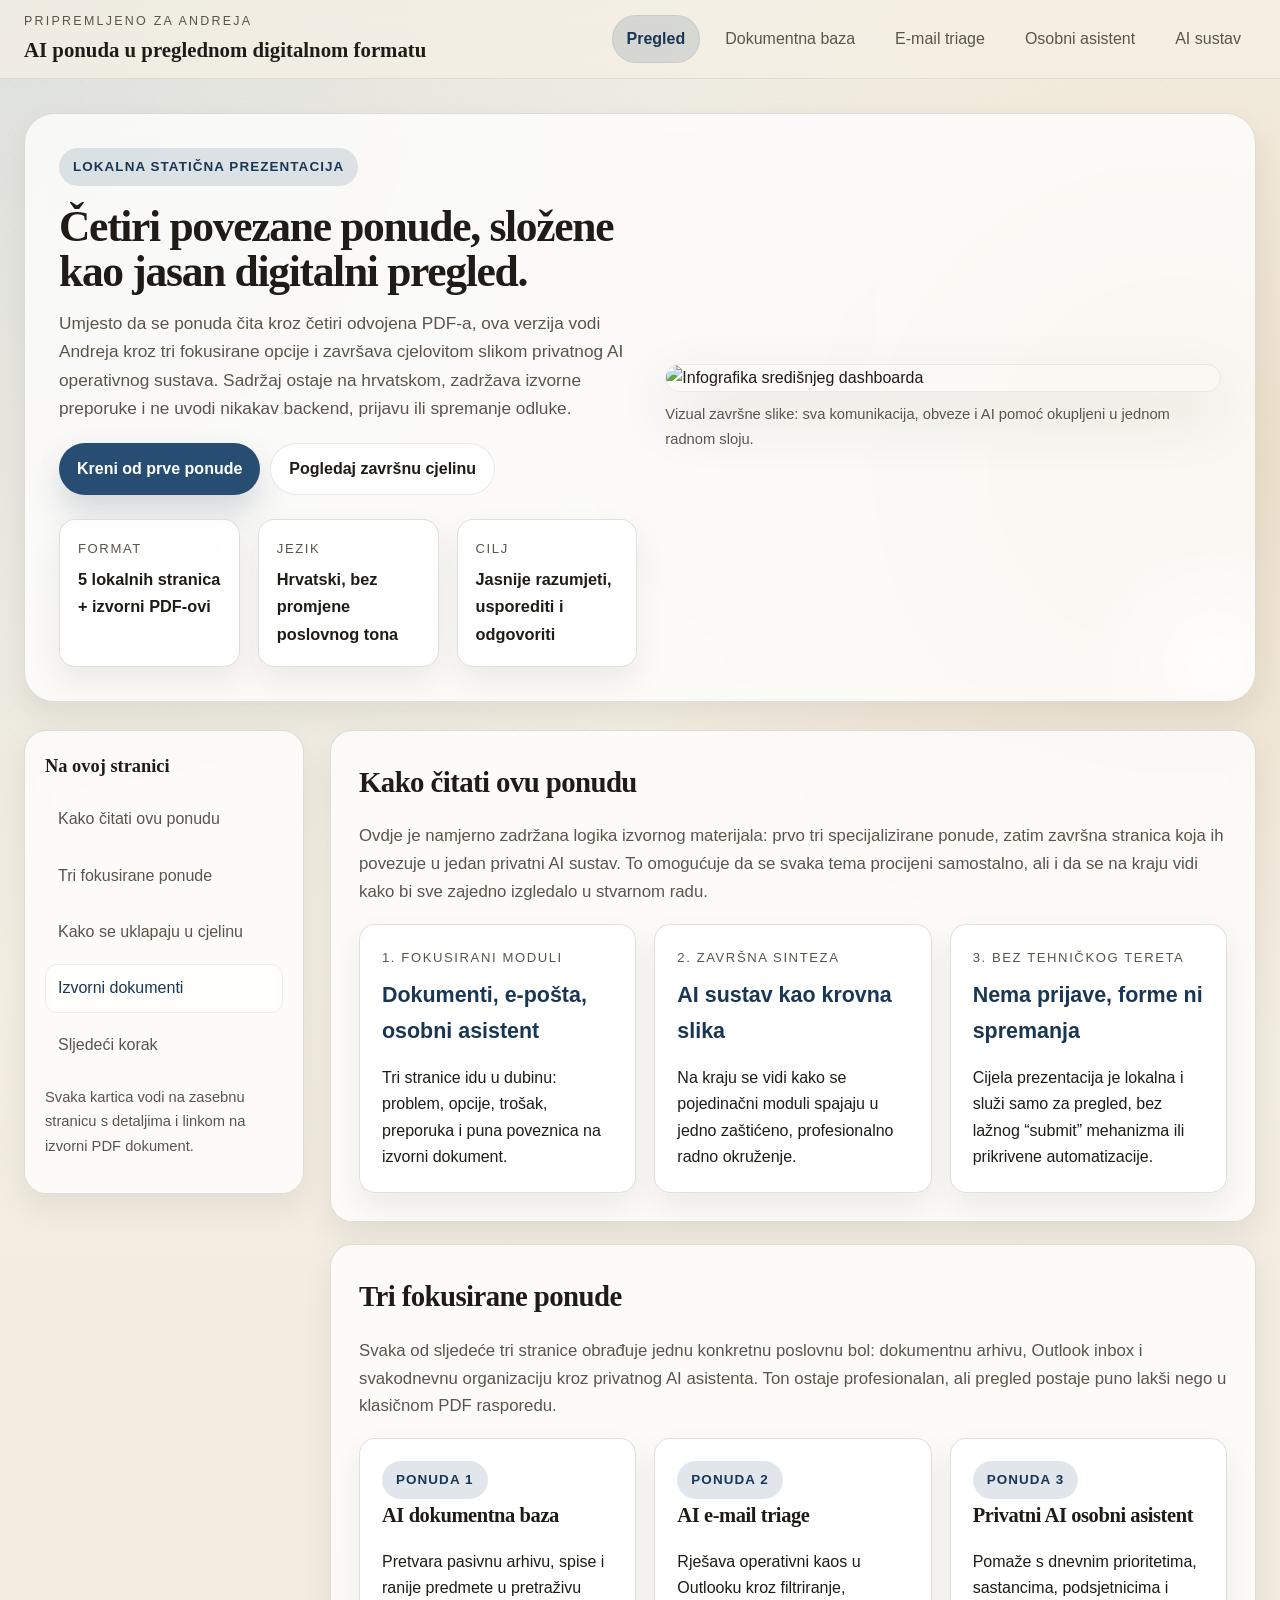
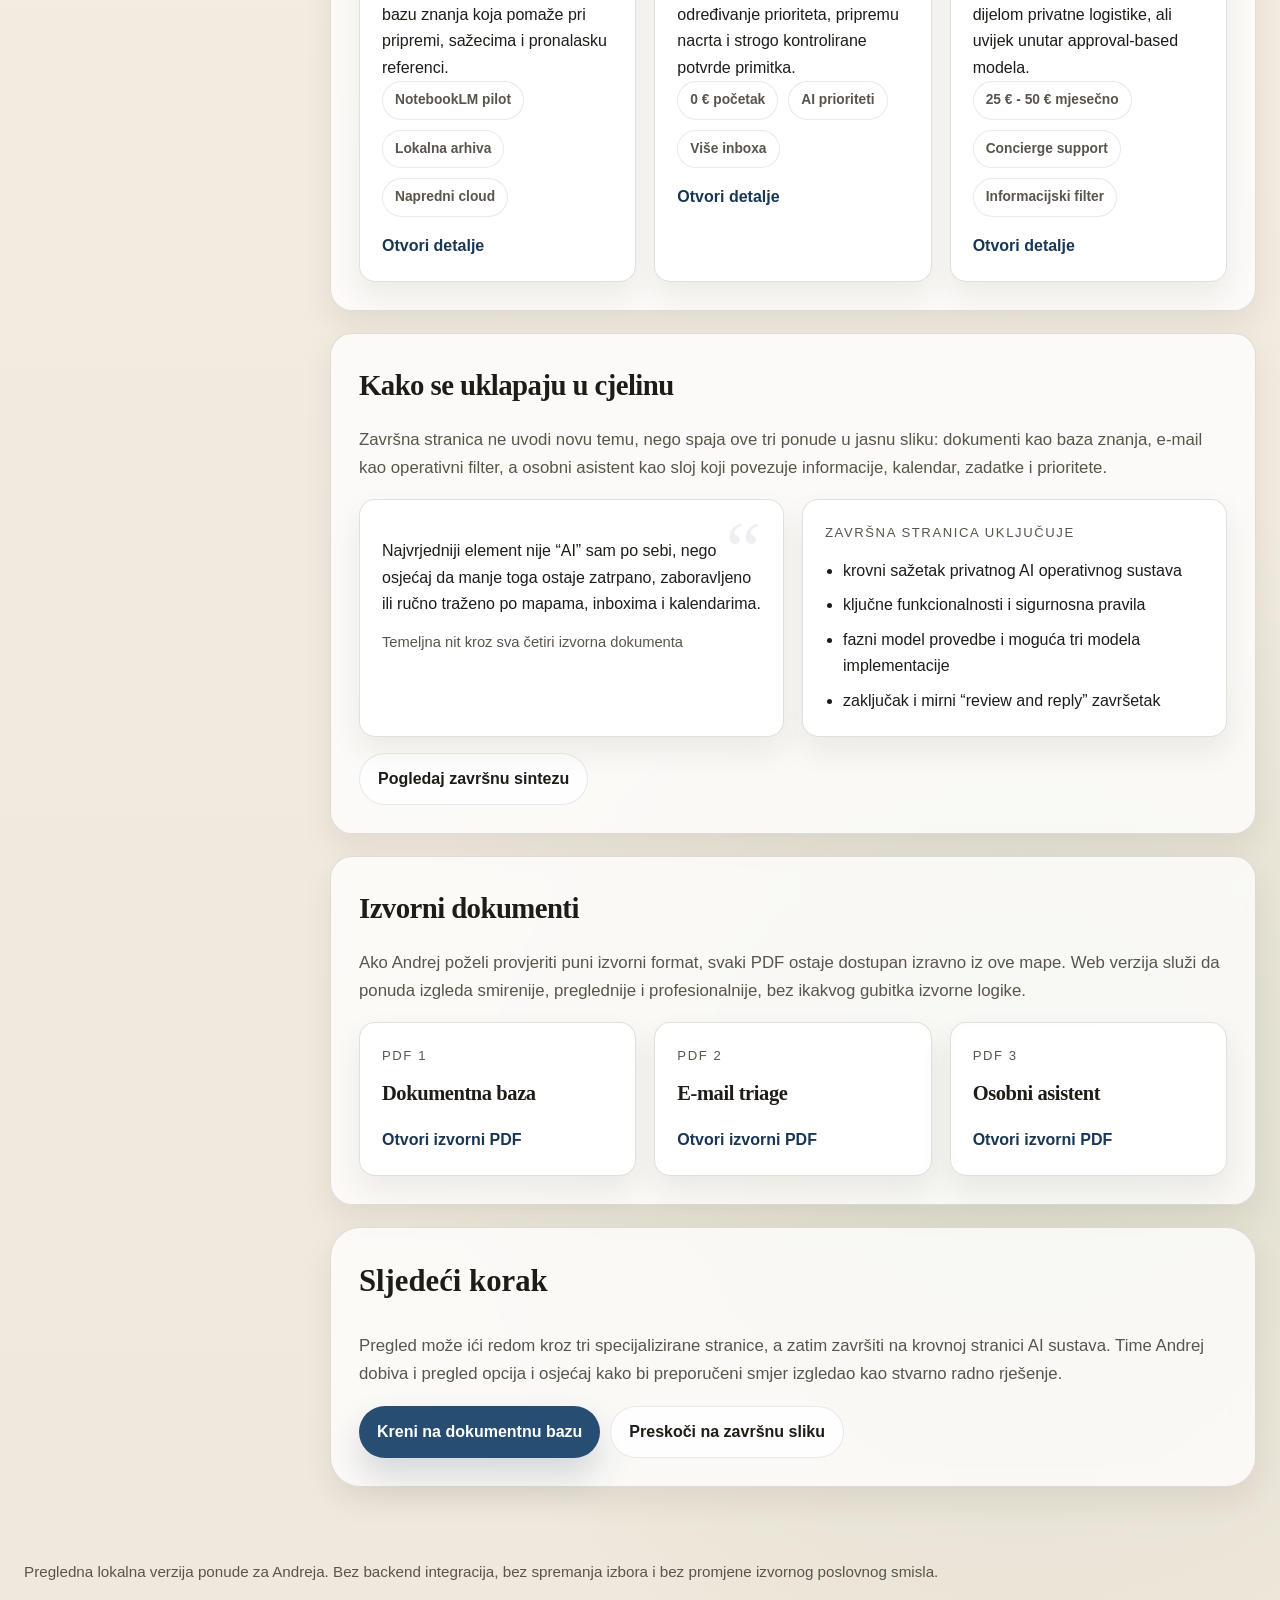
==== index.html @ f087aecd "Add Andrej offer microsite" ====
<!DOCTYPE html>
<html lang="hr">
<head>
  <meta charset="UTF-8">
  <meta name="viewport" content="width=device-width, initial-scale=1.0">
  <title>Ponuda za Andreja | AI operativni sustav</title>
  <link rel="stylesheet" href="styles.css">
  <link rel="icon" href="favicon.svg" type="image/svg+xml">
</head>
<body class="theme-system">
  <header class="topbar">
    <div class="topbar-inner">
      <div class="brand">
        <span class="brand-kicker">Pripremljeno za Andreja</span>
        <span class="brand-name">AI ponuda u preglednom digitalnom formatu</span>
      </div>
      <nav class="site-nav" aria-label="Glavna navigacija">
        <a href="index.html">Pregled</a>
        <a href="dokumentna-baza.html">Dokumentna baza</a>
        <a href="email-triage.html">E-mail triage</a>
        <a href="osobni-asistent.html">Osobni asistent</a>
        <a href="ai-sustav.html">AI sustav</a>
      </nav>
    </div>
  </header>

  <main class="page-shell">
    <section class="hero">
      <div class="hero-grid">
        <div>
          <span class="eyebrow">Lokalna statična prezentacija</span>
          <h1>Četiri povezane ponude, složene kao jasan digitalni pregled.</h1>
          <p class="hero-lead">
            Umjesto da se ponuda čita kroz četiri odvojena PDF-a, ova verzija vodi Andreja kroz tri fokusirane
            opcije i završava cjelovitom slikom privatnog AI operativnog sustava. Sadržaj ostaje na hrvatskom,
            zadržava izvorne preporuke i ne uvodi nikakav backend, prijavu ili spremanje odluke.
          </p>
          <div class="action-row">
            <a class="button-link" href="dokumentna-baza.html">Kreni od prve ponude</a>
            <a class="button-link secondary" href="ai-sustav.html">Pogledaj završnu cjelinu</a>
          </div>
          <div class="hero-meta">
            <article class="meta-card">
              <span class="meta-label">Format</span>
              <span class="meta-value">5 lokalnih stranica + izvorni PDF-ovi</span>
            </article>
            <article class="meta-card">
              <span class="meta-label">Jezik</span>
              <span class="meta-value">Hrvatski, bez promjene poslovnog tona</span>
            </article>
            <article class="meta-card">
              <span class="meta-label">Cilj</span>
              <span class="meta-value">Jasnije razumjeti, usporediti i odgovoriti</span>
            </article>
          </div>
        </div>
        <figure class="hero-figure">
          <img src="dashboard.png" alt="Infografika središnjeg dashboarda">
          <figcaption class="figure-caption">Vizual završne slike: sva komunikacija, obveze i AI pomoć okupljeni u jednom radnom sloju.</figcaption>
        </figure>
      </div>
    </section>

    <div class="page-layout">
      <aside class="toc-panel">
        <h2 class="toc-title">Na ovoj stranici</h2>
        <ol class="toc-list"></ol>
        <p class="toc-help">Svaka kartica vodi na zasebnu stranicu s detaljima i linkom na izvorni PDF dokument.</p>
      </aside>

      <div class="content-stack">
        <section class="content-panel" data-toc="Kako čitati ovu ponudu">
          <h2>Kako čitati ovu ponudu</h2>
          <p class="lede">
            Ovdje je namjerno zadržana logika izvornog materijala: prvo tri specijalizirane ponude, zatim završna
            stranica koja ih povezuje u jedan privatni AI sustav. To omogućuje da se svaka tema procijeni samostalno,
            ali i da se na kraju vidi kako bi sve zajedno izgledalo u stvarnom radu.
          </p>
          <div class="fact-grid">
            <article class="fact-card">
              <span class="fact-label">1. Fokusirani moduli</span>
              <strong>Dokumenti, e-pošta, osobni asistent</strong>
              <p>Tri stranice idu u dubinu: problem, opcije, trošak, preporuka i puna poveznica na izvorni dokument.</p>
            </article>
            <article class="fact-card">
              <span class="fact-label">2. Završna sinteza</span>
              <strong>AI sustav kao krovna slika</strong>
              <p>Na kraju se vidi kako se pojedinačni moduli spajaju u jedno zaštićeno, profesionalno radno okruženje.</p>
            </article>
            <article class="fact-card">
              <span class="fact-label">3. Bez tehničkog tereta</span>
              <strong>Nema prijave, forme ni spremanja</strong>
              <p>Cijela prezentacija je lokalna i služi samo za pregled, bez lažnog “submit” mehanizma ili prikrivene automatizacije.</p>
            </article>
          </div>
        </section>

        <section class="content-panel" data-toc="Tri fokusirane ponude">
          <h2>Tri fokusirane ponude</h2>
          <p class="lede">
            Svaka od sljedeće tri stranice obrađuje jednu konkretnu poslovnu bol: dokumentnu arhivu, Outlook inbox i
            svakodnevnu organizaciju kroz privatnog AI asistenta. Ton ostaje profesionalan, ali pregled postaje puno
            lakši nego u klasičnom PDF rasporedu.
          </p>
          <div class="teaser-grid">
            <article class="teaser-card">
              <span class="eyebrow">Ponuda 1</span>
              <h3>AI dokumentna baza</h3>
              <p>Pretvara pasivnu arhivu, spise i ranije predmete u pretraživu bazu znanja koja pomaže pri pripremi, sažecima i pronalasku referenci.</p>
              <div class="badge-row">
                <span class="badge">NotebookLM pilot</span>
                <span class="badge">Lokalna arhiva</span>
                <span class="badge">Napredni cloud</span>
              </div>
              <p><a class="text-link" href="dokumentna-baza.html">Otvori detalje</a></p>
            </article>
            <article class="teaser-card">
              <span class="eyebrow">Ponuda 2</span>
              <h3>AI e-mail triage</h3>
              <p>Rješava operativni kaos u Outlooku kroz filtriranje, određivanje prioriteta, pripremu nacrta i strogo kontrolirane potvrde primitka.</p>
              <div class="badge-row">
                <span class="badge">0 € početak</span>
                <span class="badge">AI prioriteti</span>
                <span class="badge">Više inboxa</span>
              </div>
              <p><a class="text-link" href="email-triage.html">Otvori detalje</a></p>
            </article>
            <article class="teaser-card">
              <span class="eyebrow">Ponuda 3</span>
              <h3>Privatni AI osobni asistent</h3>
              <p>Pomaže s dnevnim prioritetima, sastancima, podsjetnicima i dijelom privatne logistike, ali uvijek unutar approval-based modela.</p>
              <div class="badge-row">
                <span class="badge">25 € - 50 € mjesečno</span>
                <span class="badge">Concierge support</span>
                <span class="badge">Informacijski filter</span>
              </div>
              <p><a class="text-link" href="osobni-asistent.html">Otvori detalje</a></p>
            </article>
          </div>
        </section>

        <section class="content-panel" data-toc="Kako se uklapaju u cjelinu">
          <h2>Kako se uklapaju u cjelinu</h2>
          <p class="lede">
            Završna stranica ne uvodi novu temu, nego spaja ove tri ponude u jasnu sliku: dokumenti kao baza znanja,
            e-mail kao operativni filter, a osobni asistent kao sloj koji povezuje informacije, kalendar, zadatke i prioritete.
          </p>
          <div class="split-grid">
            <article class="quote-card">
              <p>
                Najvrjedniji element nije “AI” sam po sebi, nego osjećaj da manje toga ostaje zatrpano, zaboravljeno ili
                ručno traženo po mapama, inboxima i kalendarima.
              </p>
              <p class="quote-source">Temeljna nit kroz sva četiri izvorna dokumenta</p>
            </article>
            <article class="list-card">
              <span class="fact-label">Završna stranica uključuje</span>
              <ul>
                <li>krovni sažetak privatnog AI operativnog sustava</li>
                <li>ključne funkcionalnosti i sigurnosna pravila</li>
                <li>fazni model provedbe i moguća tri modela implementacije</li>
                <li>zaključak i mirni “review and reply” završetak</li>
              </ul>
            </article>
          </div>
          <p><a class="button-link secondary" href="ai-sustav.html">Pogledaj završnu sintezu</a></p>
        </section>

        <section class="content-panel" data-toc="Izvorni dokumenti">
          <h2>Izvorni dokumenti</h2>
          <p class="lede">
            Ako Andrej poželi provjeriti puni izvorni format, svaki PDF ostaje dostupan izravno iz ove mape. Web verzija
            služi da ponuda izgleda smirenije, preglednije i profesionalnije, bez ikakvog gubitka izvorne logike.
          </p>
          <div class="list-grid">
            <article class="list-card">
              <span class="fact-label">PDF 1</span>
              <h3>Dokumentna baza</h3>
              <p><a class="text-link" href="Dokumentna Baza 3 Opcije.pdf">Otvori izvorni PDF</a></p>
            </article>
            <article class="list-card">
              <span class="fact-label">PDF 2</span>
              <h3>E-mail triage</h3>
              <p><a class="text-link" href="Email Triage 3 Opcije.pdf">Otvori izvorni PDF</a></p>
            </article>
            <article class="list-card">
              <span class="fact-label">PDF 3</span>
              <h3>Osobni asistent</h3>
              <p><a class="text-link" href="Osobni Asistent.pdf">Otvori izvorni PDF</a></p>
            </article>
          </div>
        </section>

        <section class="cta-panel" data-toc="Sljedeći korak">
          <h2>Sljedeći korak</h2>
          <p class="lede">
            Pregled može ići redom kroz tri specijalizirane stranice, a zatim završiti na krovnoj stranici AI sustava. Time
            Andrej dobiva i pregled opcija i osjećaj kako bi preporučeni smjer izgledao kao stvarno radno rješenje.
          </p>
          <div class="action-row">
            <a class="button-link" href="dokumentna-baza.html">Kreni na dokumentnu bazu</a>
            <a class="button-link secondary" href="ai-sustav.html">Preskoči na završnu sliku</a>
          </div>
        </section>
      </div>
    </div>
  </main>

  <footer class="site-footer">
    <div class="site-footer-inner">
      <p>Pregledna lokalna verzija ponude za Andreja. Bez backend integracija, bez spremanja izbora i bez promjene izvornog poslovnog smisla.</p>
    </div>
  </footer>

  <script src="site.js"></script>
</body>
</html>
---- styles.css ----
:root {
  --bg: #f3eee3;
  --bg-soft: rgba(255, 251, 244, 0.78);
  --surface: rgba(255, 255, 255, 0.76);
  --surface-strong: rgba(255, 255, 255, 0.92);
  --line: rgba(44, 39, 31, 0.14);
  --line-strong: rgba(44, 39, 31, 0.22);
  --ink: #1f1c17;
  --ink-soft: #5a544b;
  --accent: #305f83;
  --accent-soft: rgba(48, 95, 131, 0.13);
  --accent-strong: #1f4f73;
  --accent-alt: #b47a26;
  --shadow: 0 24px 60px rgba(49, 38, 20, 0.12);
  --shadow-soft: 0 14px 30px rgba(49, 38, 20, 0.08);
  --radius-xl: 30px;
  --radius-lg: 22px;
  --radius-md: 16px;
  --radius-sm: 12px;
  --content-width: 1480px;
  --font-display: "Palatino Linotype", "Book Antiqua", Palatino, serif;
  --font-body: "Aptos", "Segoe UI", "Trebuchet MS", sans-serif;
}

*,
*::before,
*::after {
  box-sizing: border-box;
}

html {
  scroll-behavior: smooth;
}

body {
  margin: 0;
  color: var(--ink);
  font-family: var(--font-body);
  line-height: 1.65;
  background:
    radial-gradient(circle at top left, rgba(88, 136, 173, 0.14), transparent 28%),
    radial-gradient(circle at 92% 14%, rgba(180, 122, 38, 0.14), transparent 20%),
    radial-gradient(circle at 80% 84%, rgba(90, 134, 92, 0.12), transparent 22%),
    linear-gradient(180deg, #f5f0e5 0%, #efe8dc 100%);
}

body::before {
  content: "";
  position: fixed;
  inset: 0;
  pointer-events: none;
  background-image:
    linear-gradient(rgba(255, 255, 255, 0.08), rgba(255, 255, 255, 0.08)),
    radial-gradient(rgba(31, 28, 23, 0.03) 0.75px, transparent 0.75px);
  background-size: auto, 18px 18px;
  opacity: 0.42;
  mix-blend-mode: multiply;
}

body.theme-docs {
  --accent: #65844e;
  --accent-soft: rgba(101, 132, 78, 0.14);
  --accent-strong: #4f6c3c;
  --accent-alt: #c58e34;
}

body.theme-email {
  --accent: #4d7eab;
  --accent-soft: rgba(77, 126, 171, 0.14);
  --accent-strong: #33678f;
  --accent-alt: #c88b2a;
}

body.theme-assistant {
  --accent: #416f9a;
  --accent-soft: rgba(65, 111, 154, 0.14);
  --accent-strong: #285780;
  --accent-alt: #af7c2f;
}

body.theme-system {
  --accent: #284d73;
  --accent-soft: rgba(40, 77, 115, 0.14);
  --accent-strong: #193755;
  --accent-alt: #b7802e;
}

a {
  color: inherit;
}

img {
  display: block;
  max-width: 100%;
}

.topbar {
  position: sticky;
  top: 0;
  z-index: 10;
  backdrop-filter: blur(14px);
  background: rgba(245, 240, 229, 0.72);
  border-bottom: 1px solid rgba(44, 39, 31, 0.08);
}

.topbar-inner,
.page-shell,
.site-footer-inner {
  width: min(calc(100% - 48px), var(--content-width));
  margin: 0 auto;
}

.topbar-inner {
  display: flex;
  align-items: center;
  justify-content: space-between;
  gap: 20px;
  min-height: 78px;
}

.brand {
  display: flex;
  flex-direction: column;
  gap: 2px;
}

.brand-kicker {
  font-size: 0.78rem;
  letter-spacing: 0.18em;
  text-transform: uppercase;
  color: var(--ink-soft);
}

.brand-name {
  font-family: var(--font-display);
  font-size: 1.3rem;
  font-weight: 700;
}

.site-nav {
  display: flex;
  flex-wrap: wrap;
  justify-content: flex-end;
  gap: 10px;
}

.site-nav a {
  padding: 10px 14px;
  border-radius: 999px;
  text-decoration: none;
  color: var(--ink-soft);
  border: 1px solid transparent;
  transition: 160ms ease;
}

.site-nav a:hover,
.site-nav a:focus-visible {
  background: rgba(255, 255, 255, 0.5);
  border-color: rgba(44, 39, 31, 0.1);
  color: var(--ink);
}

.site-nav a.is-current {
  background: var(--accent-soft);
  border-color: rgba(44, 39, 31, 0.08);
  color: var(--accent-strong);
  font-weight: 700;
}

.page-shell {
  padding: 34px 0 72px;
}

.hero,
.content-panel,
.toc-panel,
.cta-panel,
.fact-card,
.option-card,
.teaser-card,
.quote-card,
.comparison-table,
.pricing-card,
.list-card,
.timeline-card,
.meta-card {
  background: var(--surface);
  border: 1px solid var(--line);
  box-shadow: var(--shadow-soft);
  backdrop-filter: blur(10px);
}

.hero {
  position: relative;
  overflow: hidden;
  border-radius: var(--radius-xl);
  padding: 34px;
  margin-bottom: 28px;
}

.hero::after {
  content: "";
  position: absolute;
  inset: auto -80px -80px auto;
  width: 240px;
  height: 240px;
  border-radius: 50%;
  background: radial-gradient(circle, rgba(255, 255, 255, 0.75), transparent 70%);
  pointer-events: none;
}

.hero-grid {
  display: grid;
  grid-template-columns: minmax(0, 1.02fr) minmax(340px, 0.98fr);
  gap: 28px;
  align-items: center;
}

.eyebrow {
  display: inline-flex;
  align-items: center;
  gap: 10px;
  padding: 8px 14px;
  border-radius: 999px;
  background: var(--accent-soft);
  color: var(--accent-strong);
  font-size: 0.84rem;
  font-weight: 700;
  letter-spacing: 0.08em;
  text-transform: uppercase;
}

.hero h1 {
  margin: 18px 0 14px;
  font-family: var(--font-display);
  font-size: clamp(2.6rem, 3.4vw, 4.5rem);
  line-height: 1.04;
  letter-spacing: -0.03em;
}

.hero-lead {
  max-width: 60ch;
  margin: 0 0 20px;
  color: var(--ink-soft);
  font-size: 1.08rem;
}

.hero-meta,
.fact-grid,
.stat-grid,
.option-grid,
.teaser-grid,
.list-grid,
.pricing-grid,
.quote-grid {
  display: grid;
  gap: 18px;
}

.hero-meta {
  grid-template-columns: repeat(3, minmax(0, 1fr));
  margin-top: 24px;
}

.meta-card {
  border-radius: var(--radius-md);
  padding: 18px;
}

.meta-label {
  display: block;
  margin-bottom: 6px;
  color: var(--ink-soft);
  font-size: 0.82rem;
  text-transform: uppercase;
  letter-spacing: 0.12em;
}

.meta-value {
  font-size: 1.02rem;
  font-weight: 700;
}

.hero-figure,
.inline-figure {
  margin: 0;
}

.hero-figure img,
.inline-figure img {
  width: 100%;
  height: auto;
  border-radius: 22px;
  border: 1px solid rgba(44, 39, 31, 0.08);
  box-shadow: var(--shadow);
}

.figure-caption {
  margin-top: 10px;
  color: var(--ink-soft);
  font-size: 0.92rem;
}

.page-layout {
  display: grid;
  grid-template-columns: minmax(220px, 280px) minmax(0, 1fr);
  gap: 26px;
  align-items: start;
}

.toc-panel {
  position: sticky;
  top: 98px;
  border-radius: var(--radius-lg);
  padding: 20px;
}

.toc-title {
  margin: 0 0 14px;
  font-family: var(--font-display);
  font-size: 1.15rem;
}

.toc-list {
  display: flex;
  flex-direction: column;
  gap: 8px;
  margin: 0;
  padding: 0;
  list-style: none;
}

.toc-list a {
  display: block;
  padding: 10px 12px;
  border-radius: 12px;
  text-decoration: none;
  color: var(--ink-soft);
  border: 1px solid transparent;
  transition: 150ms ease;
}

.toc-list a:hover,
.toc-list a:focus-visible,
.toc-list a.is-active {
  background: rgba(255, 255, 255, 0.58);
  border-color: rgba(44, 39, 31, 0.08);
  color: var(--accent-strong);
}

.toc-help {
  margin-top: 16px;
  color: var(--ink-soft);
  font-size: 0.92rem;
}

.content-stack {
  display: flex;
  flex-direction: column;
  gap: 22px;
}

.content-panel {
  border-radius: var(--radius-lg);
  padding: 28px;
}

.content-panel h2,
.content-panel h3 {
  margin-top: 0;
  font-family: var(--font-display);
  letter-spacing: -0.02em;
}

.content-panel h2 {
  margin-bottom: 16px;
  font-size: clamp(1.8rem, 2.2vw, 2.6rem);
}

.content-panel h3 {
  margin-bottom: 12px;
  font-size: 1.28rem;
}

.content-panel p:last-child,
.content-panel ul:last-child,
.content-panel ol:last-child {
  margin-bottom: 0;
}

.lede {
  margin: 0 0 18px;
  color: var(--ink-soft);
  font-size: 1.05rem;
}

.fact-grid,
.stat-grid,
.teaser-grid,
.list-grid,
.pricing-grid,
.quote-grid {
  grid-template-columns: repeat(3, minmax(0, 1fr));
}

.option-grid {
  grid-template-columns: repeat(3, minmax(0, 1fr));
  align-items: stretch;
}

.fact-card,
.option-card,
.teaser-card,
.quote-card,
.pricing-card,
.list-card,
.timeline-card {
  border-radius: var(--radius-md);
  padding: 22px;
}

.fact-card strong,
.stat-value,
.option-price,
.pricing-value {
  display: block;
  font-size: 1.34rem;
  font-weight: 700;
  color: var(--accent-strong);
}

.fact-label,
.option-label,
.pricing-label,
.stat-label {
  display: block;
  margin-bottom: 10px;
  color: var(--ink-soft);
  font-size: 0.82rem;
  letter-spacing: 0.12em;
  text-transform: uppercase;
}

.fact-card p,
.option-card p,
.teaser-card p,
.quote-card p,
.list-card p,
.timeline-card p {
  margin-bottom: 0;
}

.option-card {
  background:
    linear-gradient(180deg, rgba(255, 255, 255, 0.94), rgba(255, 255, 255, 0.76)),
    var(--surface);
  position: relative;
  overflow: hidden;
}

.option-card::before {
  content: "";
  position: absolute;
  inset: 0 auto 0 0;
  width: 5px;
  background: linear-gradient(180deg, var(--accent), var(--accent-alt));
}

.option-title {
  margin: 0 0 10px;
  font-family: var(--font-display);
  font-size: 1.45rem;
}

.option-card ul,
.list-card ul,
.content-panel ul,
.content-panel ol,
.timeline-list {
  margin: 14px 0 0;
  padding-left: 18px;
}

.option-card li + li,
.list-card li + li,
.content-panel li + li,
.timeline-list li + li {
  margin-top: 8px;
}

.badge-row,
.action-row {
  display: flex;
  flex-wrap: wrap;
  gap: 10px;
}

.badge {
  display: inline-flex;
  align-items: center;
  justify-content: center;
  padding: 7px 12px;
  border-radius: 999px;
  background: rgba(255, 255, 255, 0.72);
  border: 1px solid rgba(44, 39, 31, 0.1);
  color: var(--ink-soft);
  font-size: 0.86rem;
  font-weight: 700;
}

.button-link,
.text-link {
  display: inline-flex;
  align-items: center;
  gap: 10px;
  text-decoration: none;
}

.button-link {
  padding: 12px 18px;
  border-radius: 999px;
  background: var(--accent);
  color: #fff;
  font-weight: 700;
  box-shadow: 0 18px 34px rgba(31, 55, 85, 0.18);
}

.button-link.secondary {
  background: rgba(255, 255, 255, 0.82);
  color: var(--ink);
  border: 1px solid rgba(44, 39, 31, 0.1);
  box-shadow: none;
}

.text-link {
  color: var(--accent-strong);
  font-weight: 700;
}

.comparison-table {
  border-radius: var(--radius-lg);
  overflow: hidden;
}

.comparison-table table {
  width: 100%;
  border-collapse: collapse;
}

.comparison-table th,
.comparison-table td {
  padding: 16px 18px;
  text-align: left;
  border-bottom: 1px solid rgba(44, 39, 31, 0.08);
  vertical-align: top;
}

.comparison-table th {
  background: rgba(255, 255, 255, 0.72);
  color: var(--ink-soft);
  font-size: 0.85rem;
  letter-spacing: 0.12em;
  text-transform: uppercase;
}

.comparison-table tr:last-child td {
  border-bottom: none;
}

.split-grid {
  display: grid;
  grid-template-columns: repeat(2, minmax(0, 1fr));
  gap: 18px;
}

.quote-card {
  position: relative;
}

.quote-card::before {
  content: "“";
  position: absolute;
  right: 22px;
  top: 10px;
  font-family: var(--font-display);
  font-size: 5rem;
  line-height: 1;
  color: rgba(31, 55, 85, 0.08);
}

.quote-source {
  margin-top: 12px;
  color: var(--ink-soft);
  font-size: 0.92rem;
}

.expandable {
  border: 1px solid var(--line);
  border-radius: var(--radius-md);
  background: rgba(255, 255, 255, 0.56);
  overflow: hidden;
}

.expandable + .expandable {
  margin-top: 14px;
}

.expandable summary {
  cursor: pointer;
  list-style: none;
  padding: 18px 20px;
  font-weight: 700;
  color: var(--accent-strong);
}

.expandable summary::-webkit-details-marker {
  display: none;
}

.expandable-content {
  padding: 0 20px 20px;
}

.expandable-content > :first-child {
  margin-top: 0;
}

.timeline-list {
  margin: 0;
}

.timeline-list li {
  padding-left: 6px;
}

.cta-panel {
  border-radius: var(--radius-xl);
  padding: 28px;
}

.cta-panel h2 {
  margin-top: 0;
  font-family: var(--font-display);
  font-size: clamp(1.85rem, 2.4vw, 2.8rem);
}

.muted {
  color: var(--ink-soft);
}

.site-footer {
  padding: 0 0 34px;
}

.site-footer-inner {
  color: var(--ink-soft);
  font-size: 0.95rem;
}

.site-footer-inner p {
  margin: 0;
}

.stack-sm > * + * {
  margin-top: 12px;
}

.stack-md > * + * {
  margin-top: 18px;
}

.stack-lg > * + * {
  margin-top: 24px;
}

@media (max-width: 1180px) {
  .hero-grid,
  .page-layout,
  .split-grid {
    grid-template-columns: 1fr;
  }

  .toc-panel {
    position: static;
  }

  .fact-grid,
  .stat-grid,
  .option-grid,
  .teaser-grid,
  .list-grid,
  .pricing-grid,
  .quote-grid,
  .hero-meta {
    grid-template-columns: repeat(2, minmax(0, 1fr));
  }
}

@media (max-width: 760px) {
  .topbar-inner,
  .page-shell,
  .site-footer-inner {
    width: min(calc(100% - 28px), var(--content-width));
  }

  .topbar-inner {
    align-items: flex-start;
    padding: 14px 0;
  }

  .site-nav {
    justify-content: flex-start;
  }

  .hero,
  .content-panel,
  .toc-panel,
  .cta-panel {
    padding: 22px;
  }

  .fact-grid,
  .stat-grid,
  .option-grid,
  .teaser-grid,
  .list-grid,
  .pricing-grid,
  .quote-grid,
  .hero-meta {
    grid-template-columns: 1fr;
  }

  .hero h1 {
    font-size: 2.4rem;
  }
}
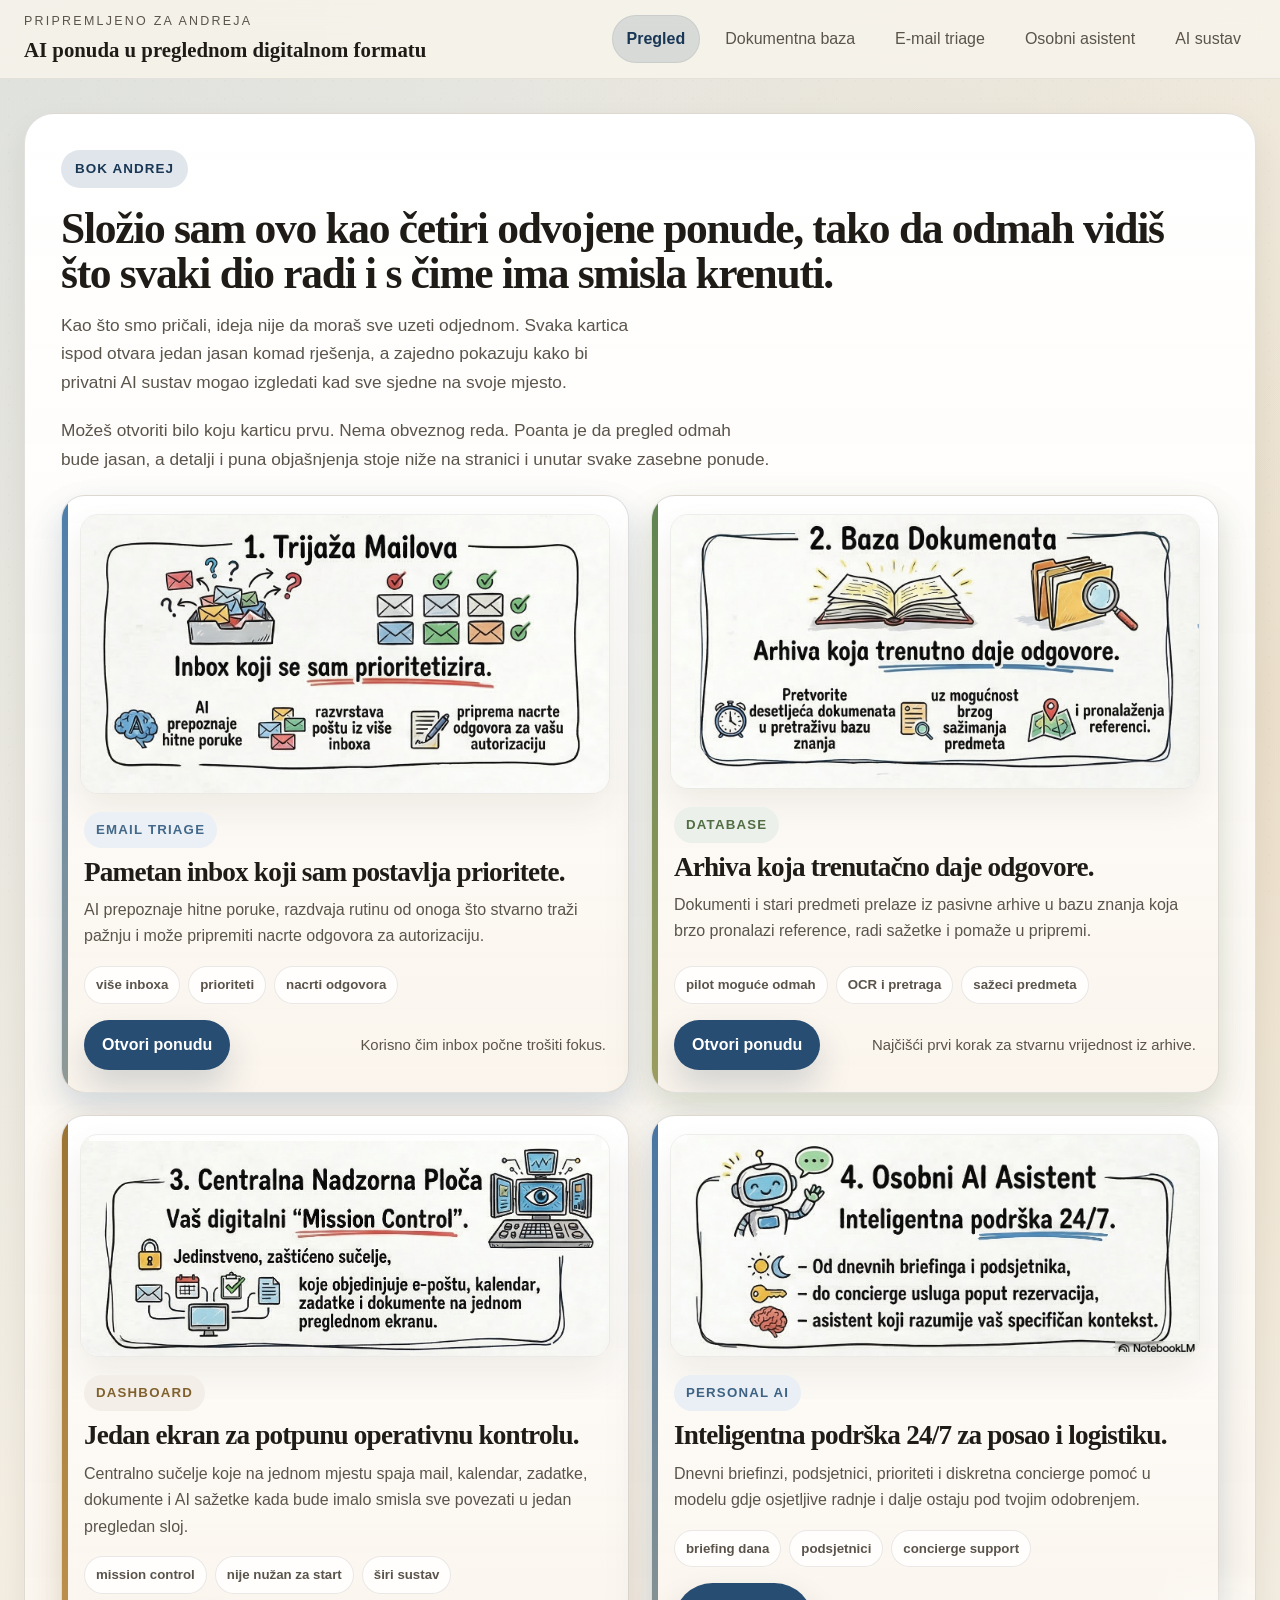
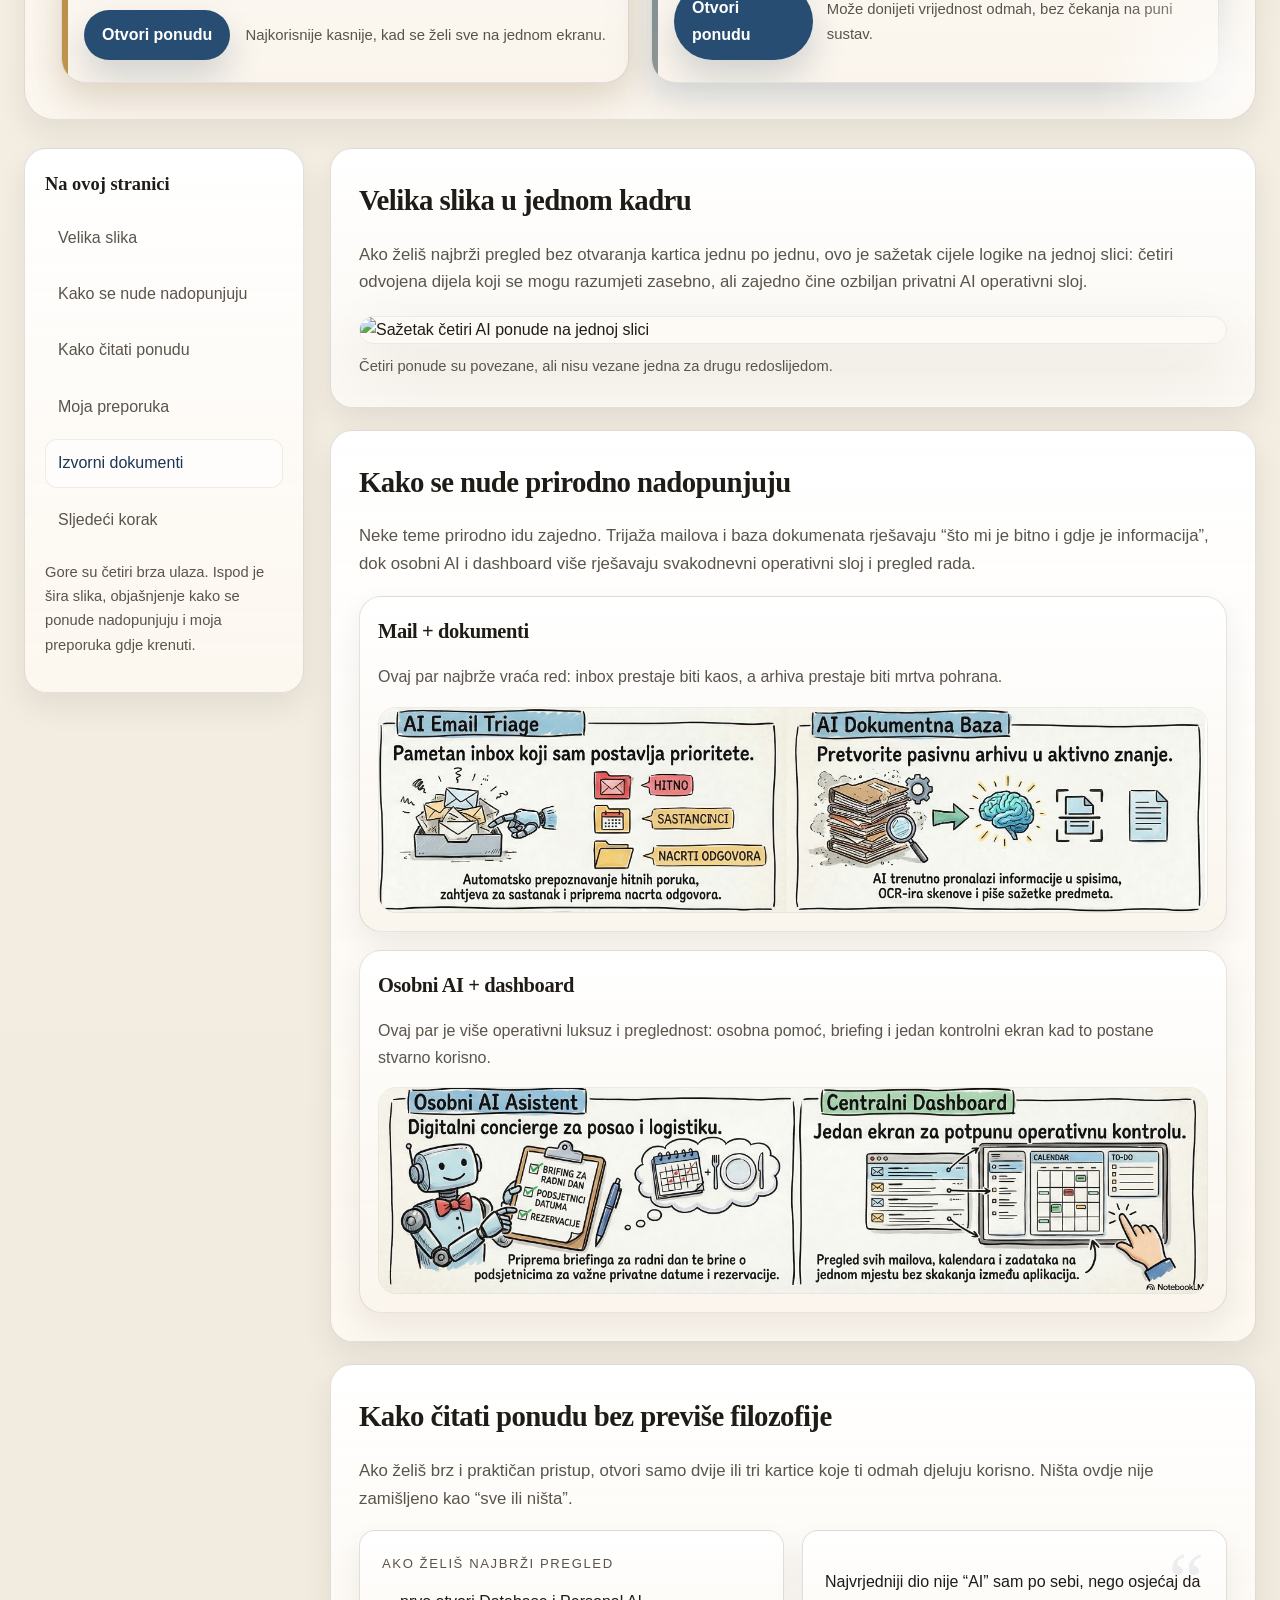
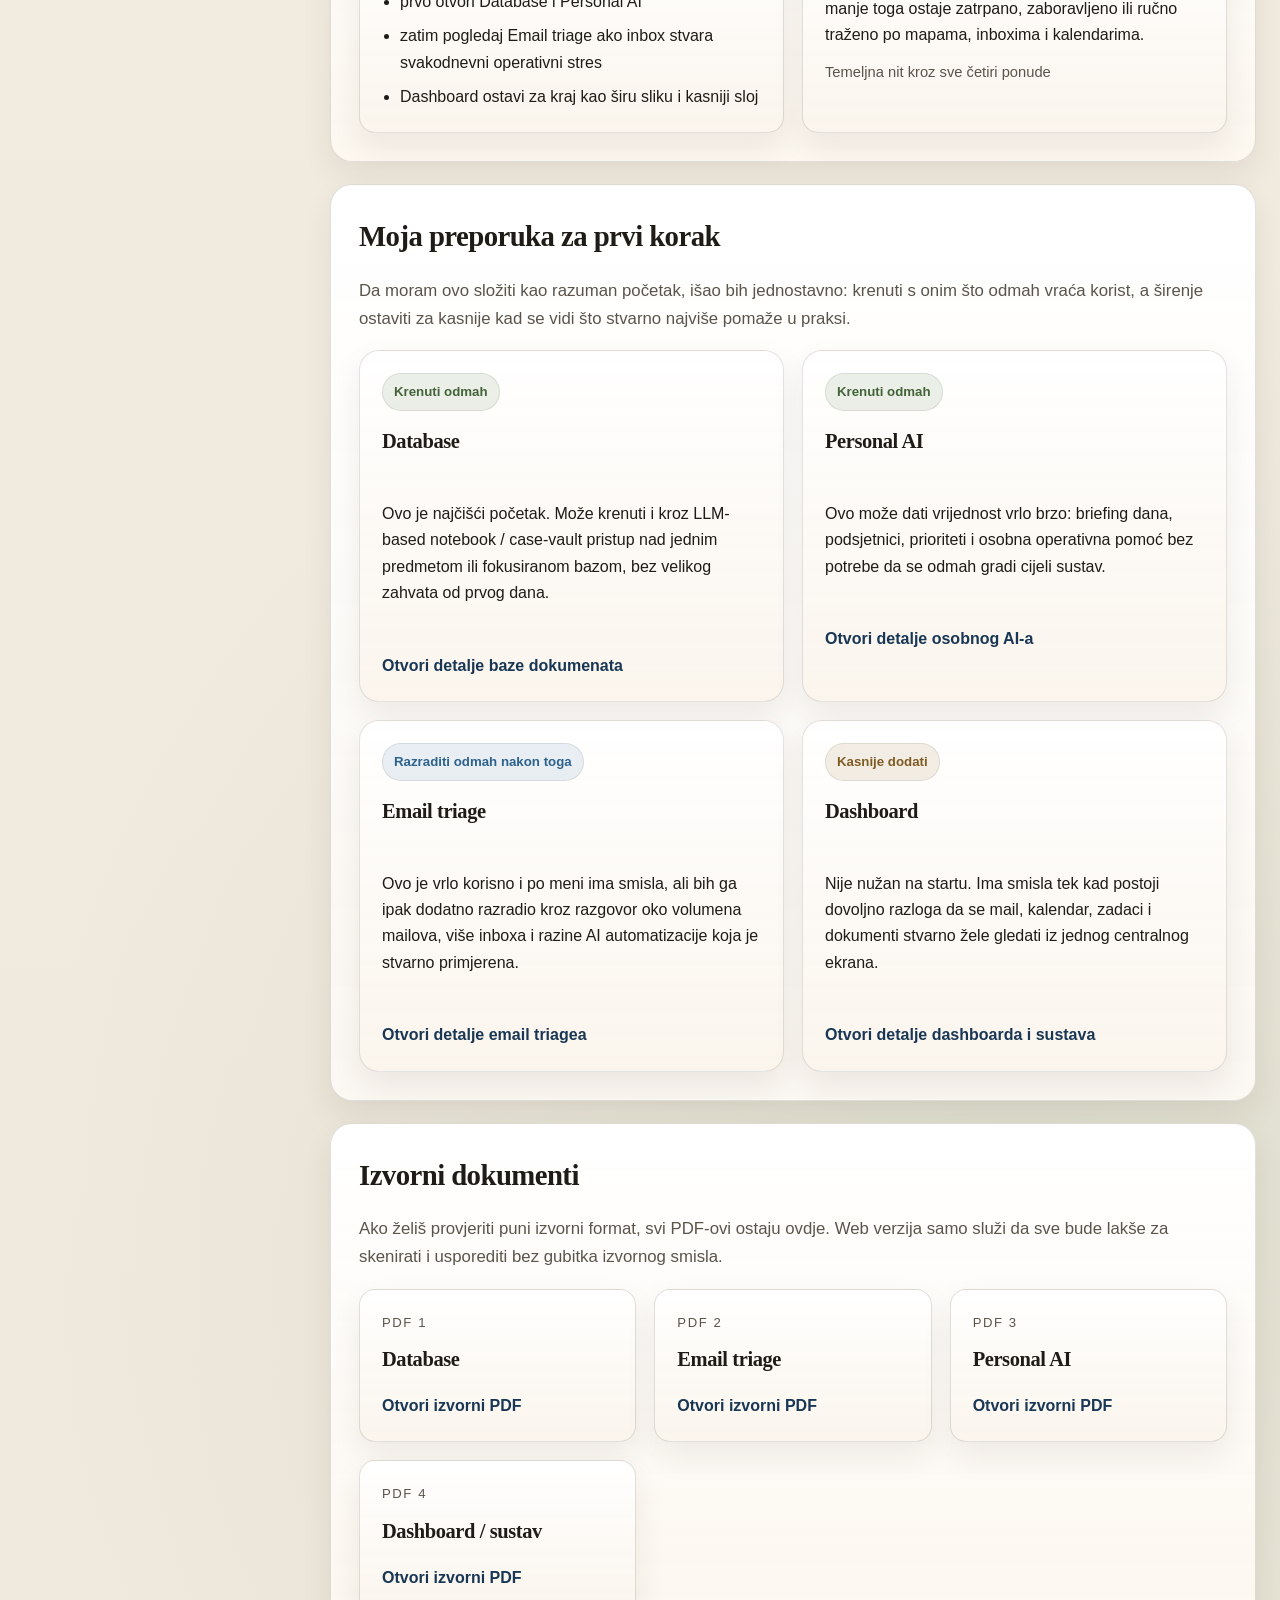
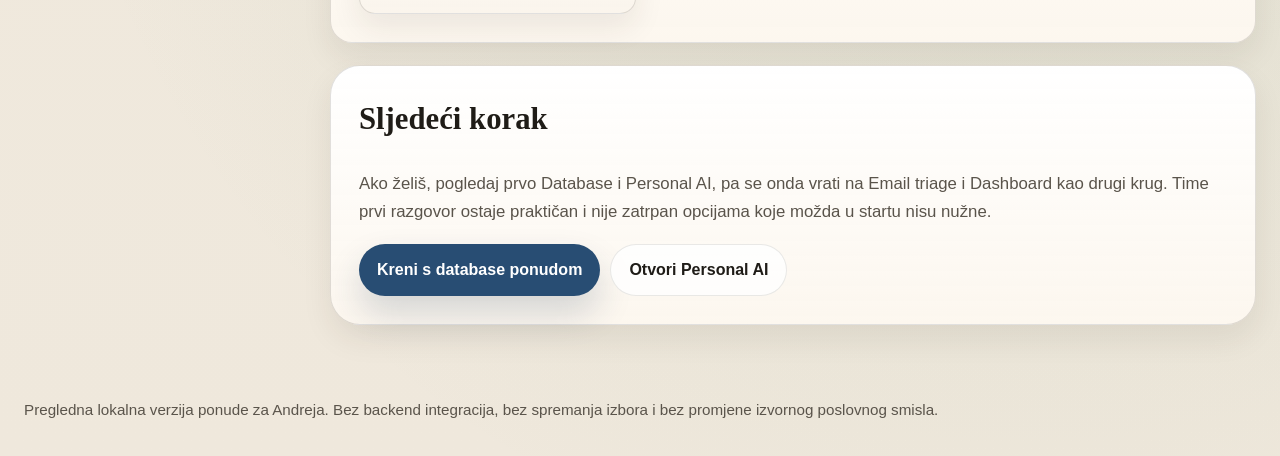
==== commit de605f8e: "Refine Andrej homepage hierarchy" ====
--- a/index.html
+++ b/index.html
@@ -7,7 +7,7 @@
   <link rel="stylesheet" href="styles.css">
   <link rel="icon" href="favicon.svg" type="image/svg+xml">
 </head>
-<body class="theme-system">
+<body class="theme-system home-page">
   <header class="topbar">
     <div class="topbar-inner">
       <div class="brand">
@@ -25,39 +25,114 @@
   </header>
 
   <main class="page-shell">
-    <section class="hero">
-      <div class="hero-grid">
+    <section class="hero hero-overview">
+      <div class="intro-stack">
         <div>
-          <span class="eyebrow">Lokalna statična prezentacija</span>
-          <h1>Četiri povezane ponude, složene kao jasan digitalni pregled.</h1>
+          <span class="eyebrow">Bok Andrej</span>
+          <h1>Složio sam ovo kao četiri odvojene ponude, tako da odmah vidiš što svaki dio radi i s čime ima smisla krenuti.</h1>
           <p class="hero-lead">
-            Umjesto da se ponuda čita kroz četiri odvojena PDF-a, ova verzija vodi Andreja kroz tri fokusirane
-            opcije i završava cjelovitom slikom privatnog AI operativnog sustava. Sadržaj ostaje na hrvatskom,
-            zadržava izvorne preporuke i ne uvodi nikakav backend, prijavu ili spremanje odluke.
-          </p>
-          <div class="action-row">
-            <a class="button-link" href="dokumentna-baza.html">Kreni od prve ponude</a>
-            <a class="button-link secondary" href="ai-sustav.html">Pogledaj završnu cjelinu</a>
-          </div>
-          <div class="hero-meta">
-            <article class="meta-card">
-              <span class="meta-label">Format</span>
-              <span class="meta-value">5 lokalnih stranica + izvorni PDF-ovi</span>
-            </article>
-            <article class="meta-card">
-              <span class="meta-label">Jezik</span>
-              <span class="meta-value">Hrvatski, bez promjene poslovnog tona</span>
-            </article>
-            <article class="meta-card">
-              <span class="meta-label">Cilj</span>
-              <span class="meta-value">Jasnije razumjeti, usporediti i odgovoriti</span>
-            </article>
-          </div>
+            Kao što smo pričali, ideja nije da moraš sve uzeti odjednom. Svaka kartica ispod otvara jedan jasan komad
+            rješenja, a zajedno pokazuju kako bi privatni AI sustav mogao izgledati kad sve sjedne na svoje mjesto.
+          </p>
+          <p class="friendly-note">
+            Možeš otvoriti bilo koju karticu prvu. Nema obveznog reda. Poanta je da pregled odmah bude jasan, a detalji i
+            puna objašnjenja stoje niže na stranici i unutar svake zasebne ponude.
+          </p>
         </div>
-        <figure class="hero-figure">
-          <img src="dashboard.png" alt="Infografika središnjeg dashboarda">
-          <figcaption class="figure-caption">Vizual završne slike: sva komunikacija, obveze i AI pomoć okupljeni u jednom radnom sloju.</figcaption>
-        </figure>
+
+        <div class="offer-overview-grid" aria-label="Četiri glavne ponude">
+          <article class="offer-card offer-card--email">
+            <figure class="offer-card__media">
+              <img src="single trijaza mailova.png" alt="Vizual za email triage">
+            </figure>
+            <div class="offer-card__body">
+              <span class="offer-card__label">Email triage</span>
+              <h2 class="offer-card__title">Pametan inbox koji sam postavlja prioritete.</h2>
+              <p class="offer-card__summary">
+                AI prepoznaje hitne poruke, razdvaja rutinu od onoga što stvarno traži pažnju i može pripremiti nacrte
+                odgovora za autorizaciju.
+              </p>
+              <div class="offer-card__tags">
+                <span>više inboxa</span>
+                <span>prioriteti</span>
+                <span>nacrti odgovora</span>
+              </div>
+              <div class="offer-card__footer">
+                <a class="button-link" href="email-triage.html">Otvori ponudu</a>
+                <span class="offer-card__hint">Korisno čim inbox počne trošiti fokus.</span>
+              </div>
+            </div>
+          </article>
+
+          <article class="offer-card offer-card--database">
+            <figure class="offer-card__media">
+              <img src="single baza podataka.png" alt="Vizual za bazu dokumenata">
+            </figure>
+            <div class="offer-card__body">
+              <span class="offer-card__label">Database</span>
+              <h2 class="offer-card__title">Arhiva koja trenutačno daje odgovore.</h2>
+              <p class="offer-card__summary">
+                Dokumenti i stari predmeti prelaze iz pasivne arhive u bazu znanja koja brzo pronalazi reference, radi
+                sažetke i pomaže u pripremi.
+              </p>
+              <div class="offer-card__tags">
+                <span>pilot moguće odmah</span>
+                <span>OCR i pretraga</span>
+                <span>sažeci predmeta</span>
+              </div>
+              <div class="offer-card__footer">
+                <a class="button-link" href="dokumentna-baza.html">Otvori ponudu</a>
+                <span class="offer-card__hint">Najčišći prvi korak za stvarnu vrijednost iz arhive.</span>
+              </div>
+            </div>
+          </article>
+
+          <article class="offer-card offer-card--dashboard">
+            <figure class="offer-card__media">
+              <img src="single dashboard.png" alt="Vizual za dashboard">
+            </figure>
+            <div class="offer-card__body">
+              <span class="offer-card__label">Dashboard</span>
+              <h2 class="offer-card__title">Jedan ekran za potpunu operativnu kontrolu.</h2>
+              <p class="offer-card__summary">
+                Centralno sučelje koje na jednom mjestu spaja mail, kalendar, zadatke, dokumente i AI sažetke kada bude
+                imalo smisla sve povezati u jedan pregledan sloj.
+              </p>
+              <div class="offer-card__tags">
+                <span>mission control</span>
+                <span>nije nužan za start</span>
+                <span>širi sustav</span>
+              </div>
+              <div class="offer-card__footer">
+                <a class="button-link" href="ai-sustav.html">Otvori ponudu</a>
+                <span class="offer-card__hint">Najkorisnije kasnije, kad se želi sve na jednom ekranu.</span>
+              </div>
+            </div>
+          </article>
+
+          <article class="offer-card offer-card--assistant">
+            <figure class="offer-card__media">
+              <img src="single ai assistant.png" alt="Vizual za osobni AI asistent">
+            </figure>
+            <div class="offer-card__body">
+              <span class="offer-card__label">Personal AI</span>
+              <h2 class="offer-card__title">Inteligentna podrška 24/7 za posao i logistiku.</h2>
+              <p class="offer-card__summary">
+                Dnevni briefinzi, podsjetnici, prioriteti i diskretna concierge pomoć u modelu gdje osjetljive radnje i
+                dalje ostaju pod tvojim odobrenjem.
+              </p>
+              <div class="offer-card__tags">
+                <span>briefing dana</span>
+                <span>podsjetnici</span>
+                <span>concierge support</span>
+              </div>
+              <div class="offer-card__footer">
+                <a class="button-link" href="osobni-asistent.html">Otvori ponudu</a>
+                <span class="offer-card__hint">Može donijeti vrijednost odmah, bez čekanja na puni sustav.</span>
+              </div>
+            </div>
+          </article>
+        </div>
       </div>
     </section>
 
@@ -65,128 +140,139 @@
       <aside class="toc-panel">
         <h2 class="toc-title">Na ovoj stranici</h2>
         <ol class="toc-list"></ol>
-        <p class="toc-help">Svaka kartica vodi na zasebnu stranicu s detaljima i linkom na izvorni PDF dokument.</p>
+        <p class="toc-help">Gore su četiri brza ulaza. Ispod je šira slika, objašnjenje kako se ponude nadopunjuju i moja preporuka gdje krenuti.</p>
       </aside>
 
       <div class="content-stack">
-        <section class="content-panel" data-toc="Kako čitati ovu ponudu">
-          <h2>Kako čitati ovu ponudu</h2>
-          <p class="lede">
-            Ovdje je namjerno zadržana logika izvornog materijala: prvo tri specijalizirane ponude, zatim završna
-            stranica koja ih povezuje u jedan privatni AI sustav. To omogućuje da se svaka tema procijeni samostalno,
-            ali i da se na kraju vidi kako bi sve zajedno izgledalo u stvarnom radu.
-          </p>
-          <div class="fact-grid">
-            <article class="fact-card">
-              <span class="fact-label">1. Fokusirani moduli</span>
-              <strong>Dokumenti, e-pošta, osobni asistent</strong>
-              <p>Tri stranice idu u dubinu: problem, opcije, trošak, preporuka i puna poveznica na izvorni dokument.</p>
-            </article>
-            <article class="fact-card">
-              <span class="fact-label">2. Završna sinteza</span>
-              <strong>AI sustav kao krovna slika</strong>
-              <p>Na kraju se vidi kako se pojedinačni moduli spajaju u jedno zaštićeno, profesionalno radno okruženje.</p>
-            </article>
-            <article class="fact-card">
-              <span class="fact-label">3. Bez tehničkog tereta</span>
-              <strong>Nema prijave, forme ni spremanja</strong>
-              <p>Cijela prezentacija je lokalna i služi samo za pregled, bez lažnog “submit” mehanizma ili prikrivene automatizacije.</p>
-            </article>
-          </div>
-        </section>
-
-        <section class="content-panel" data-toc="Tri fokusirane ponude">
-          <h2>Tri fokusirane ponude</h2>
-          <p class="lede">
-            Svaka od sljedeće tri stranice obrađuje jednu konkretnu poslovnu bol: dokumentnu arhivu, Outlook inbox i
-            svakodnevnu organizaciju kroz privatnog AI asistenta. Ton ostaje profesionalan, ali pregled postaje puno
-            lakši nego u klasičnom PDF rasporedu.
-          </p>
-          <div class="teaser-grid">
-            <article class="teaser-card">
-              <span class="eyebrow">Ponuda 1</span>
-              <h3>AI dokumentna baza</h3>
-              <p>Pretvara pasivnu arhivu, spise i ranije predmete u pretraživu bazu znanja koja pomaže pri pripremi, sažecima i pronalasku referenci.</p>
-              <div class="badge-row">
-                <span class="badge">NotebookLM pilot</span>
-                <span class="badge">Lokalna arhiva</span>
-                <span class="badge">Napredni cloud</span>
-              </div>
-              <p><a class="text-link" href="dokumentna-baza.html">Otvori detalje</a></p>
-            </article>
-            <article class="teaser-card">
-              <span class="eyebrow">Ponuda 2</span>
-              <h3>AI e-mail triage</h3>
-              <p>Rješava operativni kaos u Outlooku kroz filtriranje, određivanje prioriteta, pripremu nacrta i strogo kontrolirane potvrde primitka.</p>
-              <div class="badge-row">
-                <span class="badge">0 € početak</span>
-                <span class="badge">AI prioriteti</span>
-                <span class="badge">Više inboxa</span>
-              </div>
-              <p><a class="text-link" href="email-triage.html">Otvori detalje</a></p>
-            </article>
-            <article class="teaser-card">
-              <span class="eyebrow">Ponuda 3</span>
-              <h3>Privatni AI osobni asistent</h3>
-              <p>Pomaže s dnevnim prioritetima, sastancima, podsjetnicima i dijelom privatne logistike, ali uvijek unutar approval-based modela.</p>
-              <div class="badge-row">
-                <span class="badge">25 € - 50 € mjesečno</span>
-                <span class="badge">Concierge support</span>
-                <span class="badge">Informacijski filter</span>
-              </div>
-              <p><a class="text-link" href="osobni-asistent.html">Otvori detalje</a></p>
-            </article>
-          </div>
-        </section>
-
-        <section class="content-panel" data-toc="Kako se uklapaju u cjelinu">
-          <h2>Kako se uklapaju u cjelinu</h2>
-          <p class="lede">
-            Završna stranica ne uvodi novu temu, nego spaja ove tri ponude u jasnu sliku: dokumenti kao baza znanja,
-            e-mail kao operativni filter, a osobni asistent kao sloj koji povezuje informacije, kalendar, zadatke i prioritete.
+        <section class="content-panel surface-strong" data-toc="Velika slika">
+          <h2>Velika slika u jednom kadru</h2>
+          <p class="lede">
+            Ako želiš najbrži pregled bez otvaranja kartica jednu po jednu, ovo je sažetak cijele logike na jednoj slici:
+            četiri odvojena dijela koji se mogu razumjeti zasebno, ali zajedno čine ozbiljan privatni AI operativni sloj.
+          </p>
+          <figure class="section-figure">
+            <img src="homepage.png" alt="Sažetak četiri AI ponude na jednoj slici">
+            <figcaption class="figure-caption">Četiri ponude su povezane, ali nisu vezane jedna za drugu redoslijedom.</figcaption>
+          </figure>
+        </section>
+
+        <section class="content-panel" data-toc="Kako se nude nadopunjuju">
+          <h2>Kako se nude prirodno nadopunjuju</h2>
+          <p class="lede">
+            Neke teme prirodno idu zajedno. Trijaža mailova i baza dokumenata rješavaju “što mi je bitno i gdje je
+            informacija”, dok osobni AI i dashboard više rješavaju svakodnevni operativni sloj i pregled rada.
+          </p>
+          <div class="banner-grid">
+            <article class="banner-card">
+              <h3>Mail + dokumenti</h3>
+              <p class="muted">Ovaj par najbrže vraća red: inbox prestaje biti kaos, a arhiva prestaje biti mrtva pohrana.</p>
+              <img src="trijaza mailava left database right.jpg" alt="Banner koji spaja email triage i dokumentnu bazu">
+            </article>
+            <article class="banner-card">
+              <h3>Osobni AI + dashboard</h3>
+              <p class="muted">Ovaj par je više operativni luksuz i preglednost: osobna pomoć, briefing i jedan kontrolni ekran kad to postane stvarno korisno.</p>
+              <img src="ai left dashboard right.png" alt="Banner koji spaja osobnog AI asistenta i dashboard">
+            </article>
+          </div>
+        </section>
+
+        <section class="content-panel" data-toc="Kako čitati ponudu">
+          <h2>Kako čitati ponudu bez previše filozofije</h2>
+          <p class="lede">
+            Ako želiš brz i praktičan pristup, otvori samo dvije ili tri kartice koje ti odmah djeluju korisno. Ništa ovdje
+            nije zamišljeno kao “sve ili ništa”.
           </p>
           <div class="split-grid">
+            <article class="list-card">
+              <span class="fact-label">Ako želiš najbrži pregled</span>
+              <ul>
+                <li>prvo otvori Database i Personal AI</li>
+                <li>zatim pogledaj Email triage ako inbox stvara svakodnevni operativni stres</li>
+                <li>Dashboard ostavi za kraj kao širu sliku i kasniji sloj</li>
+              </ul>
+            </article>
             <article class="quote-card">
               <p>
-                Najvrjedniji element nije “AI” sam po sebi, nego osjećaj da manje toga ostaje zatrpano, zaboravljeno ili
+                Najvrjedniji dio nije “AI” sam po sebi, nego osjećaj da manje toga ostaje zatrpano, zaboravljeno ili
                 ručno traženo po mapama, inboxima i kalendarima.
               </p>
-              <p class="quote-source">Temeljna nit kroz sva četiri izvorna dokumenta</p>
-            </article>
-            <article class="list-card">
-              <span class="fact-label">Završna stranica uključuje</span>
-              <ul>
-                <li>krovni sažetak privatnog AI operativnog sustava</li>
-                <li>ključne funkcionalnosti i sigurnosna pravila</li>
-                <li>fazni model provedbe i moguća tri modela implementacije</li>
-                <li>zaključak i mirni “review and reply” završetak</li>
-              </ul>
-            </article>
-          </div>
-          <p><a class="button-link secondary" href="ai-sustav.html">Pogledaj završnu sintezu</a></p>
+              <p class="quote-source">Temeljna nit kroz sve četiri ponude</p>
+            </article>
+          </div>
+        </section>
+
+        <section class="content-panel surface-strong" data-toc="Moja preporuka">
+          <h2>Moja preporuka za prvi korak</h2>
+          <p class="lede">
+            Da moram ovo složiti kao razuman početak, išao bih jednostavno: krenuti s onim što odmah vraća korist, a
+            širenje ostaviti za kasnije kad se vidi što stvarno najviše pomaže u praksi.
+          </p>
+          <div class="recommend-grid">
+            <article class="recommend-card">
+              <span class="decision-pill decision-pill--now">Krenuti odmah</span>
+              <h3>Database</h3>
+              <p>
+                Ovo je najčišći početak. Može krenuti i kroz LLM-based notebook / case-vault pristup nad jednim predmetom
+                ili fokusiranom bazom, bez velikog zahvata od prvog dana.
+              </p>
+              <p><a class="text-link" href="dokumentna-baza.html">Otvori detalje baze dokumenata</a></p>
+            </article>
+            <article class="recommend-card">
+              <span class="decision-pill decision-pill--now">Krenuti odmah</span>
+              <h3>Personal AI</h3>
+              <p>
+                Ovo može dati vrijednost vrlo brzo: briefing dana, podsjetnici, prioriteti i osobna operativna pomoć bez
+                potrebe da se odmah gradi cijeli sustav.
+              </p>
+              <p><a class="text-link" href="osobni-asistent.html">Otvori detalje osobnog AI-a</a></p>
+            </article>
+            <article class="recommend-card">
+              <span class="decision-pill decision-pill--pilot">Razraditi odmah nakon toga</span>
+              <h3>Email triage</h3>
+              <p>
+                Ovo je vrlo korisno i po meni ima smisla, ali bih ga ipak dodatno razradio kroz razgovor oko volumena
+                mailova, više inboxa i razine AI automatizacije koja je stvarno primjerena.
+              </p>
+              <p><a class="text-link" href="email-triage.html">Otvori detalje email triagea</a></p>
+            </article>
+            <article class="recommend-card">
+              <span class="decision-pill decision-pill--later">Kasnije dodati</span>
+              <h3>Dashboard</h3>
+              <p>
+                Nije nužan na startu. Ima smisla tek kad postoji dovoljno razloga da se mail, kalendar, zadaci i dokumenti
+                stvarno žele gledati iz jednog centralnog ekrana.
+              </p>
+              <p><a class="text-link" href="ai-sustav.html">Otvori detalje dashboarda i sustava</a></p>
+            </article>
+          </div>
         </section>
 
         <section class="content-panel" data-toc="Izvorni dokumenti">
           <h2>Izvorni dokumenti</h2>
           <p class="lede">
-            Ako Andrej poželi provjeriti puni izvorni format, svaki PDF ostaje dostupan izravno iz ove mape. Web verzija
-            služi da ponuda izgleda smirenije, preglednije i profesionalnije, bez ikakvog gubitka izvorne logike.
+            Ako želiš provjeriti puni izvorni format, svi PDF-ovi ostaju ovdje. Web verzija samo služi da sve bude lakše
+            za skenirati i usporediti bez gubitka izvornog smisla.
           </p>
           <div class="list-grid">
             <article class="list-card">
               <span class="fact-label">PDF 1</span>
-              <h3>Dokumentna baza</h3>
+              <h3>Database</h3>
               <p><a class="text-link" href="Dokumentna Baza 3 Opcije.pdf">Otvori izvorni PDF</a></p>
             </article>
             <article class="list-card">
               <span class="fact-label">PDF 2</span>
-              <h3>E-mail triage</h3>
+              <h3>Email triage</h3>
               <p><a class="text-link" href="Email Triage 3 Opcije.pdf">Otvori izvorni PDF</a></p>
             </article>
             <article class="list-card">
               <span class="fact-label">PDF 3</span>
-              <h3>Osobni asistent</h3>
+              <h3>Personal AI</h3>
               <p><a class="text-link" href="Osobni Asistent.pdf">Otvori izvorni PDF</a></p>
+            </article>
+            <article class="list-card">
+              <span class="fact-label">PDF 4</span>
+              <h3>Dashboard / sustav</h3>
+              <p><a class="text-link" href="Ai Sustav.pdf">Otvori izvorni PDF</a></p>
             </article>
           </div>
         </section>
@@ -194,12 +280,12 @@
         <section class="cta-panel" data-toc="Sljedeći korak">
           <h2>Sljedeći korak</h2>
           <p class="lede">
-            Pregled može ići redom kroz tri specijalizirane stranice, a zatim završiti na krovnoj stranici AI sustava. Time
-            Andrej dobiva i pregled opcija i osjećaj kako bi preporučeni smjer izgledao kao stvarno radno rješenje.
+            Ako želiš, pogledaj prvo Database i Personal AI, pa se onda vrati na Email triage i Dashboard kao drugi krug.
+            Time prvi razgovor ostaje praktičan i nije zatrpan opcijama koje možda u startu nisu nužne.
           </p>
           <div class="action-row">
-            <a class="button-link" href="dokumentna-baza.html">Kreni na dokumentnu bazu</a>
-            <a class="button-link secondary" href="ai-sustav.html">Preskoči na završnu sliku</a>
+            <a class="button-link" href="dokumentna-baza.html">Kreni s database ponudom</a>
+            <a class="button-link secondary" href="osobni-asistent.html">Otvori Personal AI</a>
           </div>
         </section>
       </div>
--- a/styles.css
+++ b/styles.css
@@ -1,8 +1,8 @@
 :root {
   --bg: #f3eee3;
   --bg-soft: rgba(255, 251, 244, 0.78);
-  --surface: rgba(255, 255, 255, 0.76);
-  --surface-strong: rgba(255, 255, 255, 0.92);
+  --surface: rgba(255, 255, 255, 0.86);
+  --surface-strong: rgba(255, 255, 255, 0.96);
   --line: rgba(44, 39, 31, 0.14);
   --line-strong: rgba(44, 39, 31, 0.22);
   --ink: #1f1c17;
@@ -99,7 +99,7 @@
   top: 0;
   z-index: 10;
   backdrop-filter: blur(14px);
-  background: rgba(245, 240, 229, 0.72);
+  background: rgba(248, 244, 236, 0.82);
   border-bottom: 1px solid rgba(44, 39, 31, 0.08);
 }
 
@@ -184,7 +184,9 @@
 .list-card,
 .timeline-card,
 .meta-card {
-  background: var(--surface);
+  background:
+    linear-gradient(180deg, rgba(255, 255, 255, 0.97), rgba(252, 246, 237, 0.9)),
+    var(--surface);
   border: 1px solid var(--line);
   box-shadow: var(--shadow-soft);
   backdrop-filter: blur(10px);
@@ -214,6 +216,266 @@
   grid-template-columns: minmax(0, 1.02fr) minmax(340px, 0.98fr);
   gap: 28px;
   align-items: center;
+}
+
+.hero.hero-overview {
+  padding: 36px;
+}
+
+.intro-stack {
+  display: flex;
+  flex-direction: column;
+  gap: 22px;
+}
+
+.friendly-note {
+  max-width: 74ch;
+  margin: 0;
+  color: var(--ink-soft);
+  font-size: 1.08rem;
+}
+
+.offer-overview-grid {
+  display: grid;
+  grid-template-columns: repeat(2, minmax(0, 1fr));
+  gap: 22px;
+}
+
+.offer-card {
+  --offer-accent: var(--accent);
+  --offer-glow: rgba(40, 77, 115, 0.15);
+  position: relative;
+  overflow: hidden;
+  display: flex;
+  flex-direction: column;
+  min-height: 100%;
+  border-radius: 24px;
+  border: 1px solid rgba(44, 39, 31, 0.14);
+  background:
+    linear-gradient(180deg, rgba(255, 255, 255, 0.985), rgba(250, 244, 235, 0.94)),
+    #fff;
+  box-shadow:
+    0 26px 56px rgba(49, 38, 20, 0.08),
+    0 12px 28px var(--offer-glow);
+  transition: transform 180ms ease, box-shadow 180ms ease, border-color 180ms ease;
+  animation: offerPulse 7s ease-in-out infinite;
+}
+
+.offer-card:nth-child(2) {
+  animation-delay: 1.1s;
+}
+
+.offer-card:nth-child(3) {
+  animation-delay: 2.2s;
+}
+
+.offer-card:nth-child(4) {
+  animation-delay: 3.3s;
+}
+
+.offer-card:hover,
+.offer-card:focus-within {
+  transform: translateY(-6px);
+  border-color: color-mix(in srgb, var(--offer-accent) 38%, rgba(44, 39, 31, 0.1));
+  box-shadow:
+    0 34px 70px rgba(49, 38, 20, 0.12),
+    0 14px 36px color-mix(in srgb, var(--offer-accent) 22%, rgba(255, 255, 255, 0));
+}
+
+.offer-card::before {
+  content: "";
+  position: absolute;
+  inset: 0 auto 0 0;
+  width: 6px;
+  background: linear-gradient(180deg, var(--offer-accent), color-mix(in srgb, var(--offer-accent) 60%, #f5c476));
+}
+
+.offer-card--email {
+  --offer-accent: #4d7eab;
+  --offer-glow: rgba(77, 126, 171, 0.18);
+}
+
+.offer-card--database {
+  --offer-accent: #5f8450;
+  --offer-glow: rgba(95, 132, 80, 0.18);
+}
+
+.offer-card--dashboard {
+  --offer-accent: #9b7434;
+  --offer-glow: rgba(155, 116, 52, 0.17);
+}
+
+.offer-card--assistant {
+  --offer-accent: #4776a2;
+  --offer-glow: rgba(71, 118, 162, 0.18);
+}
+
+.offer-card__media {
+  padding: 18px 18px 0;
+  margin: 0;
+}
+
+.offer-card__media img {
+  width: 100%;
+  height: auto;
+  border-radius: 18px;
+  border: 1px solid rgba(44, 39, 31, 0.08);
+  box-shadow: 0 16px 34px rgba(49, 38, 20, 0.07);
+}
+
+.offer-card__body {
+  display: flex;
+  flex: 1;
+  flex-direction: column;
+  padding: 18px 22px 22px;
+}
+
+.offer-card__label {
+  display: inline-flex;
+  align-self: flex-start;
+  margin-bottom: 10px;
+  padding: 7px 12px;
+  border-radius: 999px;
+  background: color-mix(in srgb, var(--offer-accent) 12%, #fff);
+  color: color-mix(in srgb, var(--offer-accent) 78%, #1f1c17);
+  font-size: 0.83rem;
+  font-weight: 800;
+  letter-spacing: 0.09em;
+  text-transform: uppercase;
+}
+
+.offer-card__title {
+  margin: 0 0 10px;
+  font-family: var(--font-display);
+  font-size: clamp(1.7rem, 2vw, 2.15rem);
+  line-height: 1.08;
+  letter-spacing: -0.03em;
+}
+
+.offer-card__summary {
+  margin: 0 0 16px;
+  color: var(--ink-soft);
+  font-size: 1rem;
+}
+
+.offer-card__tags {
+  display: flex;
+  flex-wrap: wrap;
+  gap: 8px;
+  margin-top: auto;
+}
+
+.offer-card__tags span,
+.decision-pill {
+  display: inline-flex;
+  align-items: center;
+  padding: 7px 11px;
+  border-radius: 999px;
+  border: 1px solid rgba(44, 39, 31, 0.1);
+  background: rgba(255, 255, 255, 0.84);
+  color: var(--ink-soft);
+  font-size: 0.83rem;
+  font-weight: 700;
+}
+
+.offer-card__footer {
+  display: flex;
+  align-items: center;
+  justify-content: space-between;
+  gap: 14px;
+  margin-top: 16px;
+}
+
+.offer-card__hint {
+  color: var(--ink-soft);
+  font-size: 0.93rem;
+}
+
+.section-figure {
+  margin: 20px 0 0;
+}
+
+.section-figure img {
+  width: 100%;
+  border-radius: 22px;
+  border: 1px solid rgba(44, 39, 31, 0.08);
+  box-shadow: var(--shadow);
+}
+
+.banner-grid {
+  display: grid;
+  grid-template-columns: 1fr;
+  gap: 18px;
+}
+
+.banner-card {
+  border-radius: 22px;
+  padding: 18px;
+  background:
+    linear-gradient(180deg, rgba(255, 255, 255, 0.98), rgba(250, 244, 235, 0.92)),
+    #fff;
+  border: 1px solid rgba(44, 39, 31, 0.12);
+  box-shadow: var(--shadow-soft);
+}
+
+.banner-card h3 {
+  margin-bottom: 10px;
+}
+
+.banner-card img {
+  width: 100%;
+  border-radius: 18px;
+  border: 1px solid rgba(44, 39, 31, 0.08);
+}
+
+.recommend-grid {
+  display: grid;
+  grid-template-columns: repeat(2, minmax(0, 1fr));
+  gap: 18px;
+}
+
+.recommend-card {
+  display: flex;
+  flex-direction: column;
+  gap: 14px;
+  border-radius: 20px;
+  padding: 22px;
+  border: 1px solid rgba(44, 39, 31, 0.12);
+  background:
+    linear-gradient(180deg, rgba(255, 255, 255, 0.98), rgba(250, 244, 235, 0.92)),
+    #fff;
+  box-shadow: var(--shadow-soft);
+}
+
+.recommend-card h3 {
+  margin: 0;
+  font-family: var(--font-display);
+  font-size: 1.55rem;
+}
+
+.decision-pill {
+  align-self: flex-start;
+}
+
+.decision-pill--now {
+  background: rgba(95, 132, 80, 0.12);
+  color: #446338;
+}
+
+.decision-pill--pilot {
+  background: rgba(77, 126, 171, 0.12);
+  color: #2d628d;
+}
+
+.decision-pill--later {
+  background: rgba(155, 116, 52, 0.12);
+  color: #7f5b23;
+}
+
+.surface-strong {
+  background:
+    linear-gradient(180deg, rgba(255, 255, 255, 0.99), rgba(251, 247, 241, 0.94)),
+    #fff;
 }
 
 .eyebrow {
@@ -265,6 +527,9 @@
 .meta-card {
   border-radius: var(--radius-md);
   padding: 18px;
+  background:
+    linear-gradient(180deg, rgba(255, 255, 255, 0.96), rgba(250, 245, 237, 0.9)),
+    #fff;
 }
 
 .meta-label {
@@ -417,6 +682,9 @@
 .timeline-card {
   border-radius: var(--radius-md);
   padding: 22px;
+  background:
+    linear-gradient(180deg, rgba(255, 255, 255, 0.97), rgba(250, 244, 235, 0.92)),
+    #fff;
 }
 
 .fact-card strong,
@@ -638,6 +906,21 @@
   padding: 28px;
 }
 
+@keyframes offerPulse {
+  0%,
+  100% {
+    box-shadow:
+      0 26px 56px rgba(49, 38, 20, 0.08),
+      0 12px 28px var(--offer-glow);
+  }
+
+  50% {
+    box-shadow:
+      0 30px 64px rgba(49, 38, 20, 0.1),
+      0 16px 34px color-mix(in srgb, var(--offer-accent) 20%, rgba(255, 255, 255, 0));
+  }
+}
+
 .cta-panel h2 {
   margin-top: 0;
   font-family: var(--font-display);
@@ -691,7 +974,9 @@
   .list-grid,
   .pricing-grid,
   .quote-grid,
-  .hero-meta {
+  .hero-meta,
+  .offer-overview-grid,
+  .recommend-grid {
     grid-template-columns: repeat(2, minmax(0, 1fr));
   }
 }
@@ -726,11 +1011,24 @@
   .list-grid,
   .pricing-grid,
   .quote-grid,
-  .hero-meta {
+  .hero-meta,
+  .offer-overview-grid,
+  .recommend-grid {
     grid-template-columns: 1fr;
   }
 
   .hero h1 {
     font-size: 2.4rem;
   }
-}
+
+  .offer-card__footer {
+    align-items: flex-start;
+    flex-direction: column;
+  }
+}
+
+@media (prefers-reduced-motion: reduce) {
+  .offer-card {
+    animation: none;
+  }
+}
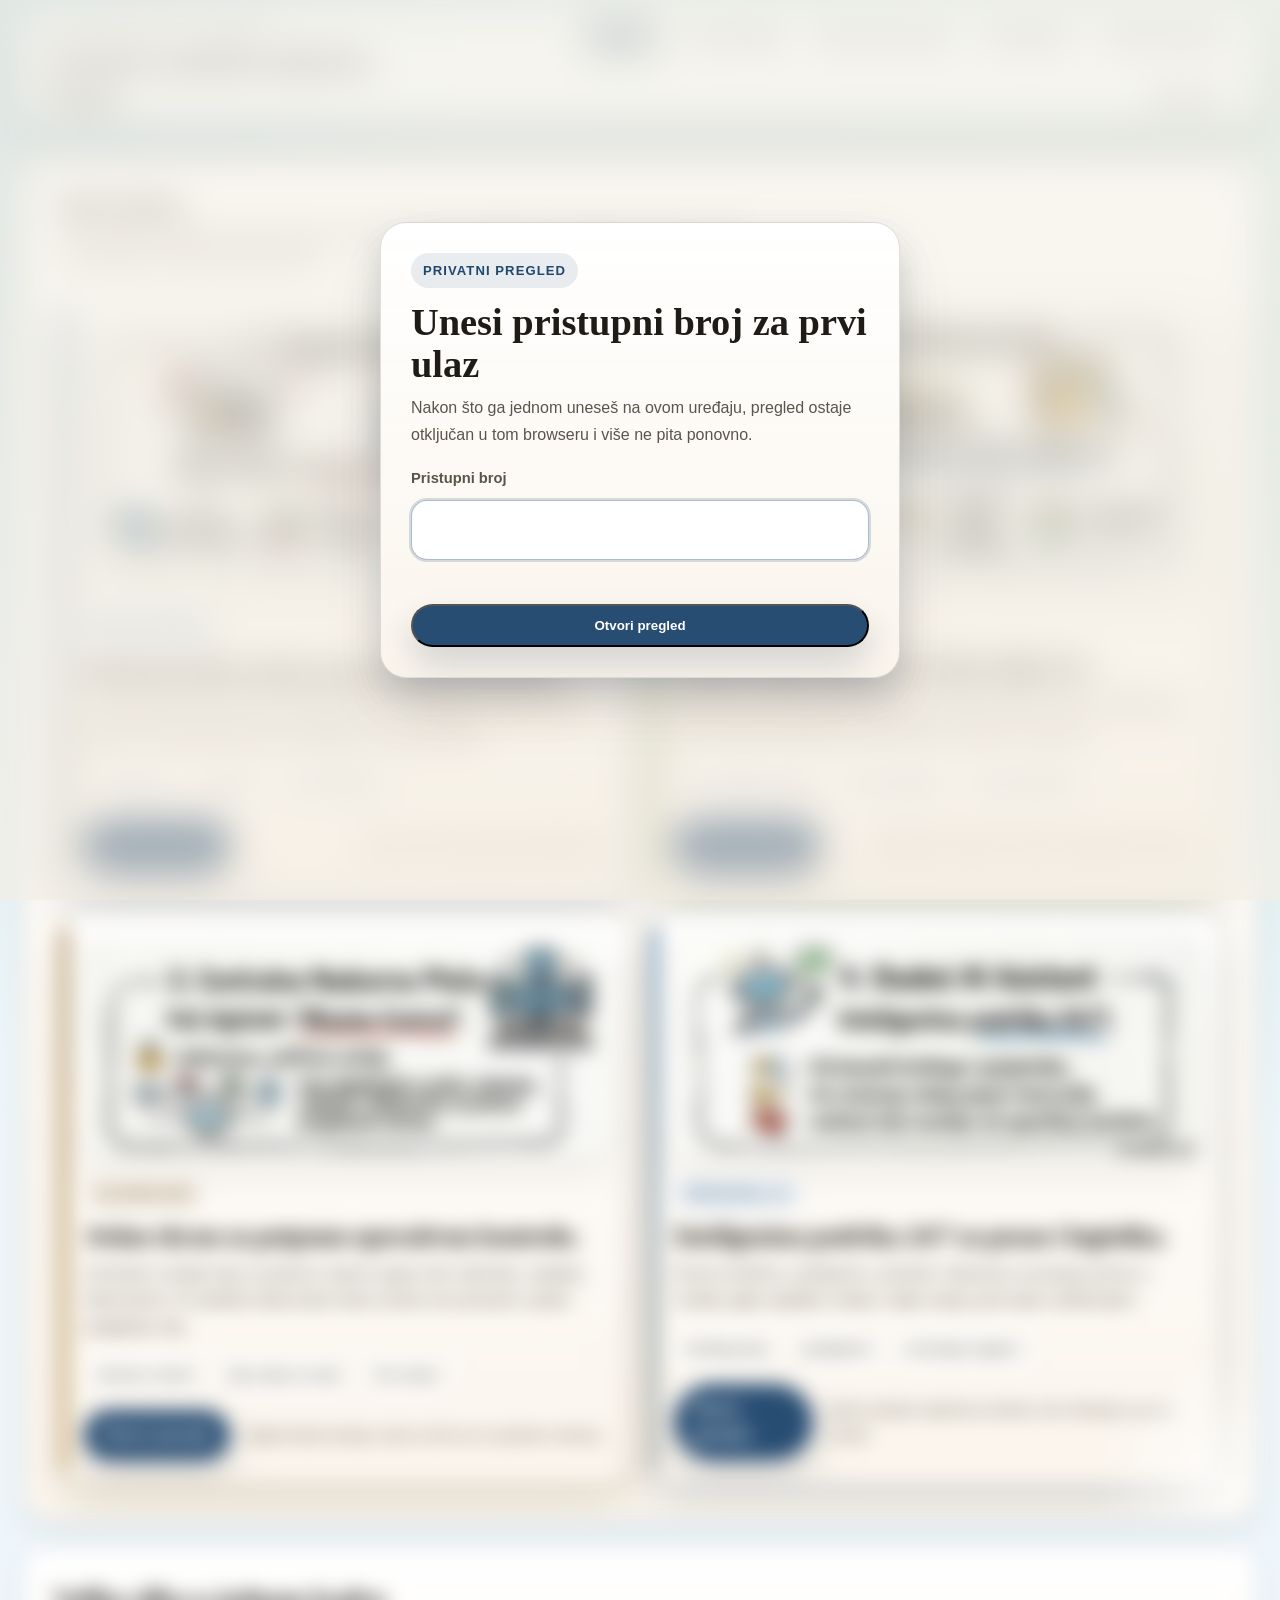
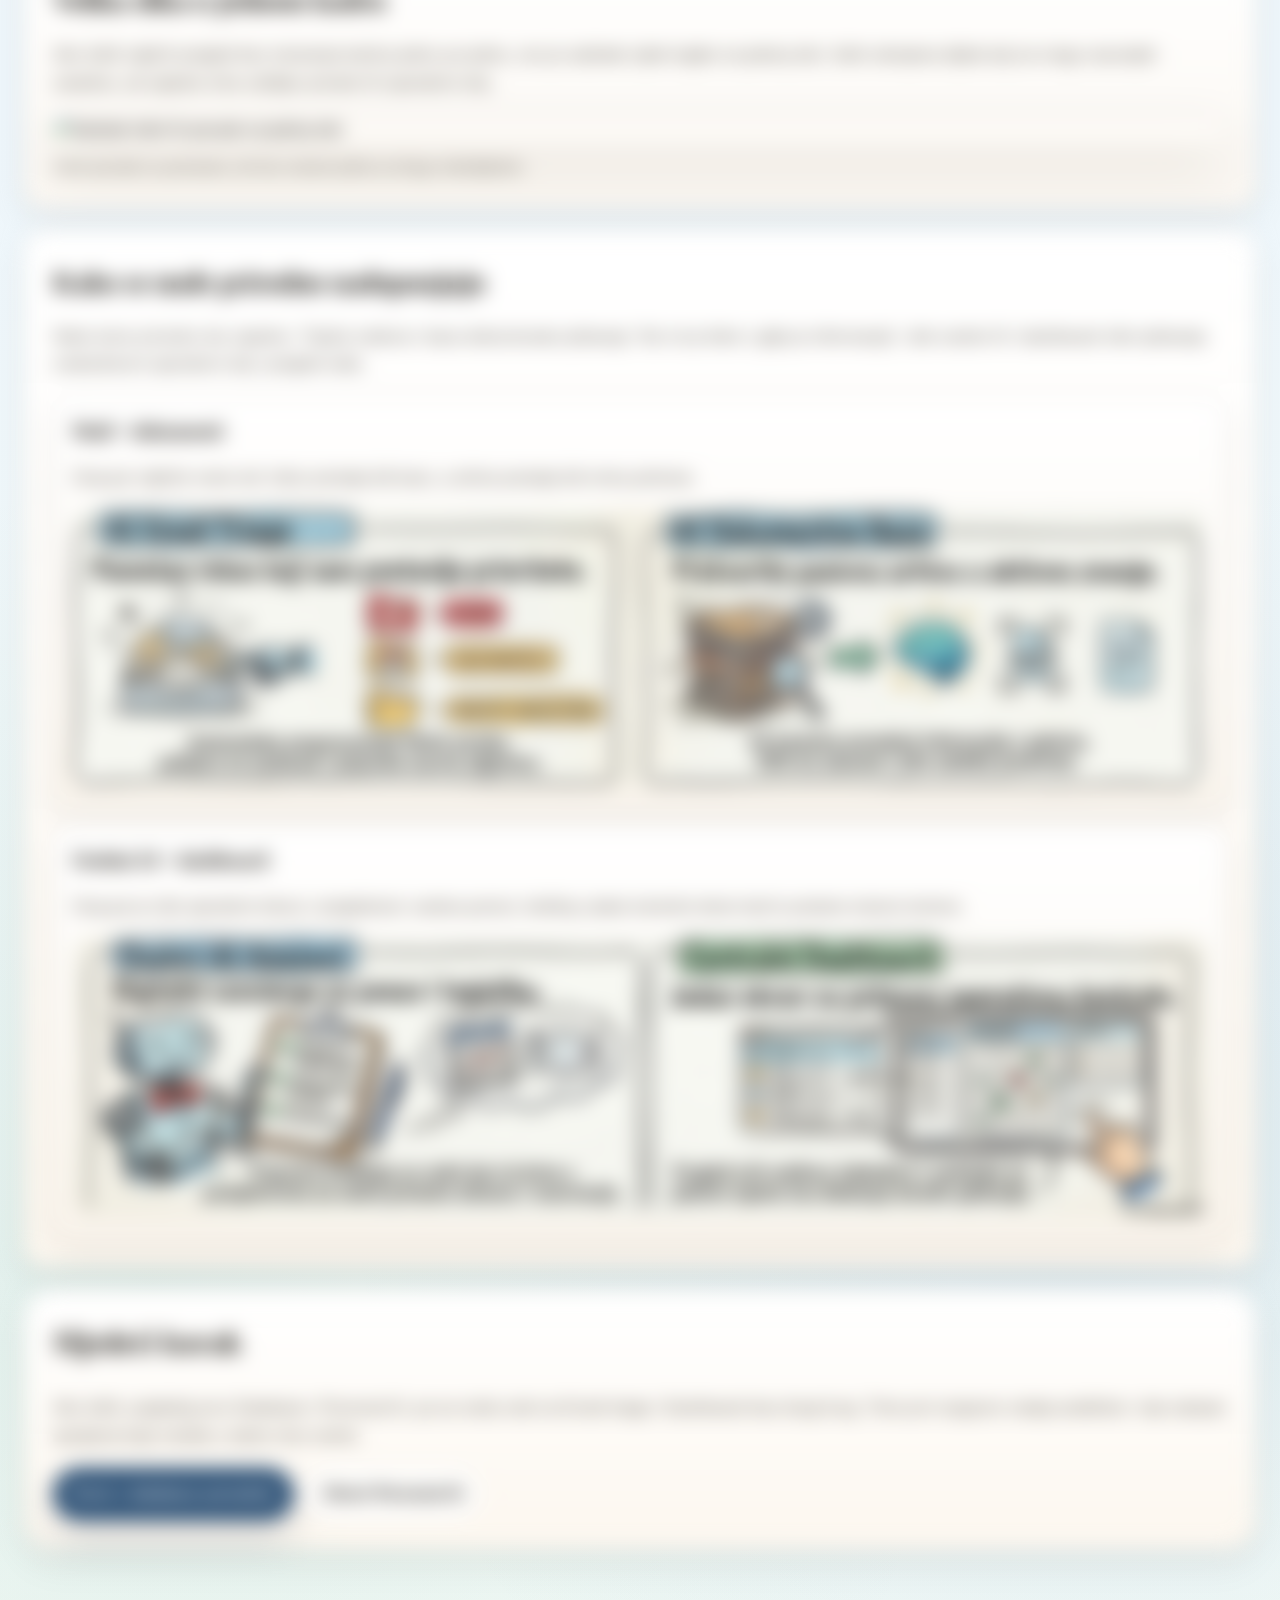
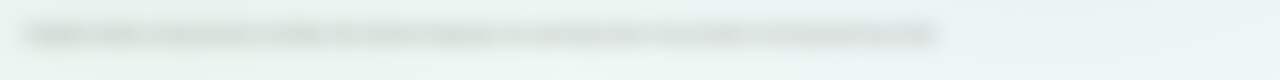
==== commit d98e9dc3: "Refine Andrej offer structure and add dashboard page" ====
--- a/index.html
+++ b/index.html
@@ -16,10 +16,11 @@
       </div>
       <nav class="site-nav" aria-label="Glavna navigacija">
         <a href="index.html">Pregled</a>
+        <a href="email-triage.html">E-mail triage</a>
         <a href="dokumentna-baza.html">Dokumentna baza</a>
-        <a href="email-triage.html">E-mail triage</a>
+        <a href="dashboard.html">Dashboard</a>
         <a href="osobni-asistent.html">Osobni asistent</a>
-        <a href="ai-sustav.html">AI sustav</a>
+        <a href="ai-sustav.html">Zakljucak</a>
       </nav>
     </div>
   </header>
@@ -28,15 +29,9 @@
     <section class="hero hero-overview">
       <div class="intro-stack">
         <div>
-          <span class="eyebrow">Bok Andrej</span>
-          <h1>Složio sam ovo kao četiri odvojene ponude, tako da odmah vidiš što svaki dio radi i s čime ima smisla krenuti.</h1>
-          <p class="hero-lead">
-            Kao što smo pričali, ideja nije da moraš sve uzeti odjednom. Svaka kartica ispod otvara jedan jasan komad
-            rješenja, a zajedno pokazuju kako bi privatni AI sustav mogao izgledati kad sve sjedne na svoje mjesto.
-          </p>
-          <p class="friendly-note">
-            Možeš otvoriti bilo koju karticu prvu. Nema obveznog reda. Poanta je da pregled odmah bude jasan, a detalji i
-            puna objašnjenja stoje niže na stranici i unutar svake zasebne ponude.
+          <p class="intro-greeting"><strong>Bok Andrej</strong></p>
+          <p class="intro-copy">
+            Evo napokon detaljna ponuda svega o čemu smo pričali, podijeljeno u kategorije od free i simple do Bill Gates nema tak nešto doma :)
           </p>
         </div>
 
@@ -104,7 +99,7 @@
                 <span>širi sustav</span>
               </div>
               <div class="offer-card__footer">
-                <a class="button-link" href="ai-sustav.html">Otvori ponudu</a>
+                <a class="button-link" href="dashboard.html">Otvori ponudu</a>
                 <span class="offer-card__hint">Najkorisnije kasnije, kad se želi sve na jednom ekranu.</span>
               </div>
             </div>
@@ -137,12 +132,6 @@
     </section>
 
     <div class="page-layout">
-      <aside class="toc-panel">
-        <h2 class="toc-title">Na ovoj stranici</h2>
-        <ol class="toc-list"></ol>
-        <p class="toc-help">Gore su četiri brza ulaza. Ispod je šira slika, objašnjenje kako se ponude nadopunjuju i moja preporuka gdje krenuti.</p>
-      </aside>
-
       <div class="content-stack">
         <section class="content-panel surface-strong" data-toc="Velika slika">
           <h2>Velika slika u jednom kadru</h2>
@@ -176,107 +165,6 @@
           </div>
         </section>
 
-        <section class="content-panel" data-toc="Kako čitati ponudu">
-          <h2>Kako čitati ponudu bez previše filozofije</h2>
-          <p class="lede">
-            Ako želiš brz i praktičan pristup, otvori samo dvije ili tri kartice koje ti odmah djeluju korisno. Ništa ovdje
-            nije zamišljeno kao “sve ili ništa”.
-          </p>
-          <div class="split-grid">
-            <article class="list-card">
-              <span class="fact-label">Ako želiš najbrži pregled</span>
-              <ul>
-                <li>prvo otvori Database i Personal AI</li>
-                <li>zatim pogledaj Email triage ako inbox stvara svakodnevni operativni stres</li>
-                <li>Dashboard ostavi za kraj kao širu sliku i kasniji sloj</li>
-              </ul>
-            </article>
-            <article class="quote-card">
-              <p>
-                Najvrjedniji dio nije “AI” sam po sebi, nego osjećaj da manje toga ostaje zatrpano, zaboravljeno ili
-                ručno traženo po mapama, inboxima i kalendarima.
-              </p>
-              <p class="quote-source">Temeljna nit kroz sve četiri ponude</p>
-            </article>
-          </div>
-        </section>
-
-        <section class="content-panel surface-strong" data-toc="Moja preporuka">
-          <h2>Moja preporuka za prvi korak</h2>
-          <p class="lede">
-            Da moram ovo složiti kao razuman početak, išao bih jednostavno: krenuti s onim što odmah vraća korist, a
-            širenje ostaviti za kasnije kad se vidi što stvarno najviše pomaže u praksi.
-          </p>
-          <div class="recommend-grid">
-            <article class="recommend-card">
-              <span class="decision-pill decision-pill--now">Krenuti odmah</span>
-              <h3>Database</h3>
-              <p>
-                Ovo je najčišći početak. Može krenuti i kroz LLM-based notebook / case-vault pristup nad jednim predmetom
-                ili fokusiranom bazom, bez velikog zahvata od prvog dana.
-              </p>
-              <p><a class="text-link" href="dokumentna-baza.html">Otvori detalje baze dokumenata</a></p>
-            </article>
-            <article class="recommend-card">
-              <span class="decision-pill decision-pill--now">Krenuti odmah</span>
-              <h3>Personal AI</h3>
-              <p>
-                Ovo može dati vrijednost vrlo brzo: briefing dana, podsjetnici, prioriteti i osobna operativna pomoć bez
-                potrebe da se odmah gradi cijeli sustav.
-              </p>
-              <p><a class="text-link" href="osobni-asistent.html">Otvori detalje osobnog AI-a</a></p>
-            </article>
-            <article class="recommend-card">
-              <span class="decision-pill decision-pill--pilot">Razraditi odmah nakon toga</span>
-              <h3>Email triage</h3>
-              <p>
-                Ovo je vrlo korisno i po meni ima smisla, ali bih ga ipak dodatno razradio kroz razgovor oko volumena
-                mailova, više inboxa i razine AI automatizacije koja je stvarno primjerena.
-              </p>
-              <p><a class="text-link" href="email-triage.html">Otvori detalje email triagea</a></p>
-            </article>
-            <article class="recommend-card">
-              <span class="decision-pill decision-pill--later">Kasnije dodati</span>
-              <h3>Dashboard</h3>
-              <p>
-                Nije nužan na startu. Ima smisla tek kad postoji dovoljno razloga da se mail, kalendar, zadaci i dokumenti
-                stvarno žele gledati iz jednog centralnog ekrana.
-              </p>
-              <p><a class="text-link" href="ai-sustav.html">Otvori detalje dashboarda i sustava</a></p>
-            </article>
-          </div>
-        </section>
-
-        <section class="content-panel" data-toc="Izvorni dokumenti">
-          <h2>Izvorni dokumenti</h2>
-          <p class="lede">
-            Ako želiš provjeriti puni izvorni format, svi PDF-ovi ostaju ovdje. Web verzija samo služi da sve bude lakše
-            za skenirati i usporediti bez gubitka izvornog smisla.
-          </p>
-          <div class="list-grid">
-            <article class="list-card">
-              <span class="fact-label">PDF 1</span>
-              <h3>Database</h3>
-              <p><a class="text-link" href="Dokumentna Baza 3 Opcije.pdf">Otvori izvorni PDF</a></p>
-            </article>
-            <article class="list-card">
-              <span class="fact-label">PDF 2</span>
-              <h3>Email triage</h3>
-              <p><a class="text-link" href="Email Triage 3 Opcije.pdf">Otvori izvorni PDF</a></p>
-            </article>
-            <article class="list-card">
-              <span class="fact-label">PDF 3</span>
-              <h3>Personal AI</h3>
-              <p><a class="text-link" href="Osobni Asistent.pdf">Otvori izvorni PDF</a></p>
-            </article>
-            <article class="list-card">
-              <span class="fact-label">PDF 4</span>
-              <h3>Dashboard / sustav</h3>
-              <p><a class="text-link" href="Ai Sustav.pdf">Otvori izvorni PDF</a></p>
-            </article>
-          </div>
-        </section>
-
         <section class="cta-panel" data-toc="Sljedeći korak">
           <h2>Sljedeći korak</h2>
           <p class="lede">
--- a/styles.css
+++ b/styles.css
@@ -38,10 +38,27 @@
   font-family: var(--font-body);
   line-height: 1.65;
   background:
-    radial-gradient(circle at top left, rgba(88, 136, 173, 0.14), transparent 28%),
-    radial-gradient(circle at 92% 14%, rgba(180, 122, 38, 0.14), transparent 20%),
-    radial-gradient(circle at 80% 84%, rgba(90, 134, 92, 0.12), transparent 22%),
-    linear-gradient(180deg, #f5f0e5 0%, #efe8dc 100%);
+    radial-gradient(circle at top left, rgba(74, 137, 173, 0.2), transparent 30%),
+    radial-gradient(circle at 92% 12%, rgba(91, 166, 142, 0.18), transparent 24%),
+    radial-gradient(circle at 82% 84%, rgba(67, 121, 165, 0.14), transparent 24%),
+    radial-gradient(circle at 12% 88%, rgba(110, 168, 143, 0.14), transparent 26%),
+    linear-gradient(180deg, #eef7f6 0%, #eef6fb 52%, #f4fbf8 100%);
+}
+
+body.is-locked {
+  overflow: hidden;
+}
+
+body.is-lightbox-open {
+  overflow: hidden;
+}
+
+body.is-locked header,
+body.is-locked main,
+body.is-locked footer {
+  filter: blur(10px);
+  pointer-events: none;
+  user-select: none;
 }
 
 body::before {
@@ -78,6 +95,13 @@
   --accent-alt: #af7c2f;
 }
 
+body.theme-dashboard {
+  --accent: #2f7f78;
+  --accent-soft: rgba(47, 127, 120, 0.14);
+  --accent-strong: #215f5a;
+  --accent-alt: #4b8aba;
+}
+
 body.theme-system {
   --accent: #284d73;
   --accent-soft: rgba(40, 77, 115, 0.14);
@@ -97,10 +121,9 @@
 .topbar {
   position: sticky;
   top: 0;
-  z-index: 10;
-  backdrop-filter: blur(14px);
-  background: rgba(248, 244, 236, 0.82);
-  border-bottom: 1px solid rgba(44, 39, 31, 0.08);
+  z-index: 20;
+  padding: 14px 0 0;
+  background: transparent;
 }
 
 .topbar-inner,
@@ -116,6 +139,14 @@
   justify-content: space-between;
   gap: 20px;
   min-height: 78px;
+  padding: 0 22px;
+  border-radius: 24px;
+  border: 1px solid rgba(72, 106, 132, 0.16);
+  background: rgba(252, 254, 255, 0.84);
+  box-shadow:
+    0 22px 46px rgba(17, 30, 41, 0.12),
+    0 10px 24px rgba(72, 106, 132, 0.1);
+  backdrop-filter: blur(18px);
 }
 
 .brand {
@@ -235,6 +266,24 @@
   font-size: 1.08rem;
 }
 
+.intro-greeting,
+.intro-copy {
+  margin: 0;
+}
+
+.intro-greeting {
+  font-size: 1.4rem;
+  line-height: 1.2;
+  color: var(--ink);
+}
+
+.intro-copy {
+  max-width: 78ch;
+  color: var(--ink-soft);
+  font-size: 1rem;
+  line-height: 1.65;
+}
+
 .offer-overview-grid {
   display: grid;
   grid-template-columns: repeat(2, minmax(0, 1fr));
@@ -472,6 +521,46 @@
   color: #7f5b23;
 }
 
+.decision-stack {
+  display: grid;
+  grid-template-columns: repeat(2, minmax(0, 1fr));
+  gap: 16px;
+}
+
+.decision-card {
+  border-radius: 18px;
+  padding: 18px 20px;
+  border: 1px solid rgba(25, 55, 85, 0.12);
+  background: rgba(255, 255, 255, 0.94);
+  box-shadow: 0 16px 30px rgba(17, 30, 41, 0.08);
+}
+
+.decision-card p {
+  margin: 0;
+  font-size: 1.04rem;
+  font-weight: 700;
+  color: var(--ink);
+}
+
+.copy-panel {
+  display: flex;
+  align-items: center;
+  gap: 14px;
+  margin-top: 20px;
+}
+
+.copy-feedback {
+  color: var(--accent-strong);
+  font-weight: 700;
+}
+
+.copy-source {
+  position: absolute;
+  left: -9999px;
+  opacity: 0;
+  pointer-events: none;
+}
+
 .surface-strong {
   background:
     linear-gradient(180deg, rgba(255, 255, 255, 0.99), rgba(251, 247, 241, 0.94)),
@@ -525,25 +614,42 @@
 }
 
 .meta-card {
+  position: relative;
   border-radius: var(--radius-md);
-  padding: 18px;
+  padding: 22px 20px 20px;
+  border: 1px solid rgba(48, 95, 131, 0.18);
   background:
-    linear-gradient(180deg, rgba(255, 255, 255, 0.96), rgba(250, 245, 237, 0.9)),
+    linear-gradient(180deg, rgba(255, 255, 255, 0.99), rgba(244, 249, 253, 0.96)),
     #fff;
+  box-shadow:
+    0 20px 42px rgba(17, 30, 41, 0.1),
+    0 10px 22px rgba(48, 95, 131, 0.12);
+}
+
+.meta-card::before {
+  content: "";
+  position: absolute;
+  inset: 0 0 auto;
+  height: 4px;
+  border-radius: 16px 16px 0 0;
+  background: linear-gradient(90deg, var(--accent-strong), color-mix(in srgb, var(--accent) 64%, #9dc9c3));
 }
 
 .meta-label {
   display: block;
-  margin-bottom: 6px;
-  color: var(--ink-soft);
-  font-size: 0.82rem;
+  margin-bottom: 10px;
+  color: var(--accent-strong);
+  font-size: 0.86rem;
+  font-weight: 800;
   text-transform: uppercase;
-  letter-spacing: 0.12em;
+  letter-spacing: 0.14em;
 }
 
 .meta-value {
-  font-size: 1.02rem;
-  font-weight: 700;
+  font-size: 1.16rem;
+  line-height: 1.45;
+  font-weight: 800;
+  color: var(--ink);
 }
 
 .hero-figure,
@@ -560,6 +666,78 @@
   box-shadow: var(--shadow);
 }
 
+.hero-figure img.is-zoomable {
+  cursor: zoom-in;
+  transition: transform 180ms ease, box-shadow 180ms ease, border-color 180ms ease;
+}
+
+.hero-figure img.is-zoomable:hover,
+.hero-figure img.is-zoomable:focus-visible {
+  transform: translateY(-4px);
+  border-color: rgba(48, 95, 131, 0.24);
+  box-shadow:
+    0 30px 64px rgba(49, 38, 20, 0.14),
+    0 16px 34px rgba(48, 95, 131, 0.16);
+}
+
+.image-lightbox {
+  position: fixed;
+  inset: 0;
+  z-index: 40;
+  display: flex;
+  align-items: center;
+  justify-content: center;
+  padding: 36px;
+  opacity: 0;
+  visibility: hidden;
+  pointer-events: none;
+  transition: opacity 180ms ease, visibility 180ms ease;
+}
+
+.image-lightbox.is-open {
+  opacity: 1;
+  visibility: visible;
+  pointer-events: auto;
+}
+
+.image-lightbox__backdrop {
+  position: absolute;
+  inset: 0;
+  border: 0;
+  background: rgba(17, 30, 41, 0.78);
+  backdrop-filter: blur(10px);
+  cursor: zoom-out;
+}
+
+.image-lightbox__figure {
+  position: relative;
+  z-index: 1;
+  margin: 0;
+  max-width: min(1320px, calc(100vw - 72px));
+}
+
+.image-lightbox__image {
+  display: block;
+  width: 100%;
+  max-width: 100%;
+  max-height: calc(100vh - 140px);
+  height: auto;
+  border-radius: 24px;
+  border: 1px solid rgba(255, 255, 255, 0.28);
+  box-shadow:
+    0 34px 90px rgba(8, 16, 23, 0.38),
+    0 18px 42px rgba(69, 138, 166, 0.22);
+  cursor: zoom-out;
+}
+
+.image-lightbox__caption {
+  margin-top: 14px;
+  padding: 0 6px;
+  color: rgba(245, 249, 252, 0.92);
+  font-size: 0.98rem;
+  line-height: 1.5;
+}
+
 .figure-caption {
   margin-top: 10px;
   color: var(--ink-soft);
@@ -568,16 +746,13 @@
 
 .page-layout {
   display: grid;
-  grid-template-columns: minmax(220px, 280px) minmax(0, 1fr);
+  grid-template-columns: minmax(0, 1fr);
   gap: 26px;
   align-items: start;
 }
 
 .toc-panel {
-  position: sticky;
-  top: 98px;
-  border-radius: var(--radius-lg);
-  padding: 20px;
+  display: none;
 }
 
 .toc-title {
@@ -697,6 +872,13 @@
   color: var(--accent-strong);
 }
 
+.option-price {
+  margin-bottom: 18px;
+  font-size: clamp(1.8rem, 2.2vw, 2.2rem);
+  line-height: 1.05;
+  letter-spacing: -0.03em;
+}
+
 .fact-label,
 .option-label,
 .pricing-label,
@@ -707,6 +889,18 @@
   font-size: 0.82rem;
   letter-spacing: 0.12em;
   text-transform: uppercase;
+}
+
+.option-label {
+  display: inline-flex;
+  align-items: center;
+  margin-bottom: 14px;
+  padding: 7px 12px;
+  border-radius: 999px;
+  border: 1px solid color-mix(in srgb, var(--accent) 18%, rgba(44, 39, 31, 0.08));
+  background: color-mix(in srgb, var(--accent) 10%, #fff);
+  color: var(--accent-strong);
+  font-weight: 800;
 }
 
 .fact-card p,
@@ -719,25 +913,51 @@
 }
 
 .option-card {
+  padding: 24px 24px 24px 28px;
+  border: 1px solid color-mix(in srgb, var(--accent) 22%, rgba(44, 39, 31, 0.08));
   background:
-    linear-gradient(180deg, rgba(255, 255, 255, 0.94), rgba(255, 255, 255, 0.76)),
-    var(--surface);
+    radial-gradient(circle at top right, color-mix(in srgb, var(--accent) 12%, rgba(255, 255, 255, 0)) 0, transparent 34%),
+    linear-gradient(180deg, rgba(255, 255, 255, 0.99), rgba(244, 249, 253, 0.96)),
+    #fff;
+  box-shadow:
+    0 28px 54px rgba(17, 30, 41, 0.11),
+    0 12px 26px color-mix(in srgb, var(--accent) 14%, rgba(17, 30, 41, 0.04));
   position: relative;
   overflow: hidden;
+  transition: transform 180ms ease, box-shadow 180ms ease, border-color 180ms ease;
 }
 
 .option-card::before {
   content: "";
   position: absolute;
   inset: 0 auto 0 0;
-  width: 5px;
+  width: 6px;
   background: linear-gradient(180deg, var(--accent), var(--accent-alt));
 }
 
+.option-card::after {
+  content: "";
+  position: absolute;
+  inset: 0;
+  border-radius: inherit;
+  box-shadow: inset 0 1px 0 rgba(255, 255, 255, 0.82);
+  pointer-events: none;
+}
+
+.option-card:hover,
+.option-card:focus-within {
+  transform: translateY(-7px);
+  border-color: color-mix(in srgb, var(--accent) 38%, rgba(44, 39, 31, 0.08));
+  box-shadow:
+    0 34px 66px rgba(17, 30, 41, 0.14),
+    0 16px 32px color-mix(in srgb, var(--accent) 20%, rgba(17, 30, 41, 0.06));
+}
+
 .option-title {
-  margin: 0 0 10px;
+  margin: 0 0 12px;
   font-family: var(--font-display);
-  font-size: 1.45rem;
+  font-size: 1.6rem;
+  line-height: 1.14;
 }
 
 .option-card ul,
@@ -906,6 +1126,17 @@
   padding: 28px;
 }
 
+.cta-panel--decision {
+  border: 1px solid color-mix(in srgb, var(--accent) 28%, rgba(44, 39, 31, 0.08));
+  background:
+    radial-gradient(circle at top right, color-mix(in srgb, var(--accent) 18%, rgba(255, 255, 255, 0)) 0, transparent 34%),
+    linear-gradient(180deg, rgba(255, 255, 255, 0.99), rgba(240, 248, 252, 0.96)),
+    #fff;
+  box-shadow:
+    0 26px 54px rgba(17, 30, 41, 0.14),
+    0 14px 30px color-mix(in srgb, var(--accent) 18%, rgba(17, 30, 41, 0.04));
+}
+
 @keyframes offerPulse {
   0%,
   100% {
@@ -942,6 +1173,95 @@
 
 .site-footer-inner p {
   margin: 0;
+}
+
+.access-gate {
+  position: fixed;
+  inset: 0;
+  z-index: 50;
+  display: grid;
+  place-items: center;
+  padding: 24px;
+  background: rgba(243, 238, 227, 0.52);
+  backdrop-filter: blur(16px);
+}
+
+.access-gate__panel {
+  width: min(100%, 520px);
+  padding: 30px;
+  border-radius: 26px;
+  border: 1px solid rgba(44, 39, 31, 0.14);
+  background:
+    linear-gradient(180deg, rgba(255, 255, 255, 0.98), rgba(250, 244, 235, 0.95)),
+    #fff;
+  box-shadow:
+    0 26px 56px rgba(49, 38, 20, 0.14),
+    0 16px 34px rgba(40, 77, 115, 0.14);
+}
+
+.access-gate__eyebrow {
+  display: inline-flex;
+  margin-bottom: 14px;
+  padding: 7px 12px;
+  border-radius: 999px;
+  background: rgba(40, 77, 115, 0.1);
+  color: #20476c;
+  font-size: 0.82rem;
+  font-weight: 800;
+  letter-spacing: 0.08em;
+  text-transform: uppercase;
+}
+
+.access-gate__title {
+  margin: 0 0 10px;
+  font-family: var(--font-display);
+  font-size: clamp(1.9rem, 3vw, 2.5rem);
+  line-height: 1.08;
+}
+
+.access-gate__text {
+  margin: 0 0 18px;
+  color: var(--ink-soft);
+}
+
+.access-gate__form {
+  display: flex;
+  flex-direction: column;
+  gap: 10px;
+}
+
+.access-gate__label {
+  font-size: 0.92rem;
+  font-weight: 700;
+  color: var(--ink-soft);
+}
+
+.access-gate__input {
+  width: 100%;
+  padding: 15px 16px;
+  border-radius: 16px;
+  border: 1px solid rgba(44, 39, 31, 0.16);
+  background: rgba(255, 255, 255, 0.96);
+  color: var(--ink);
+  font: inherit;
+  font-size: 1.05rem;
+}
+
+.access-gate__input:focus {
+  outline: 2px solid rgba(40, 77, 115, 0.18);
+  border-color: rgba(40, 77, 115, 0.38);
+}
+
+.access-gate__error {
+  min-height: 1.4em;
+  margin: 0;
+  color: #9b2d2d;
+  font-size: 0.92rem;
+}
+
+.access-gate__button {
+  justify-content: center;
+  margin-top: 4px;
 }
 
 .stack-sm > * + * {
@@ -976,7 +1296,8 @@
   .quote-grid,
   .hero-meta,
   .offer-overview-grid,
-  .recommend-grid {
+  .recommend-grid,
+  .decision-stack {
     grid-template-columns: repeat(2, minmax(0, 1fr));
   }
 }
@@ -1013,7 +1334,8 @@
   .quote-grid,
   .hero-meta,
   .offer-overview-grid,
-  .recommend-grid {
+  .recommend-grid,
+  .decision-stack {
     grid-template-columns: 1fr;
   }
 
@@ -1025,6 +1347,23 @@
     align-items: flex-start;
     flex-direction: column;
   }
+
+  .copy-panel {
+    align-items: flex-start;
+    flex-direction: column;
+  }
+
+  .image-lightbox {
+    padding: 20px;
+  }
+
+  .image-lightbox__figure {
+    max-width: calc(100vw - 40px);
+  }
+
+  .image-lightbox__image {
+    max-height: calc(100vh - 100px);
+  }
 }
 
 @media (prefers-reduced-motion: reduce) {
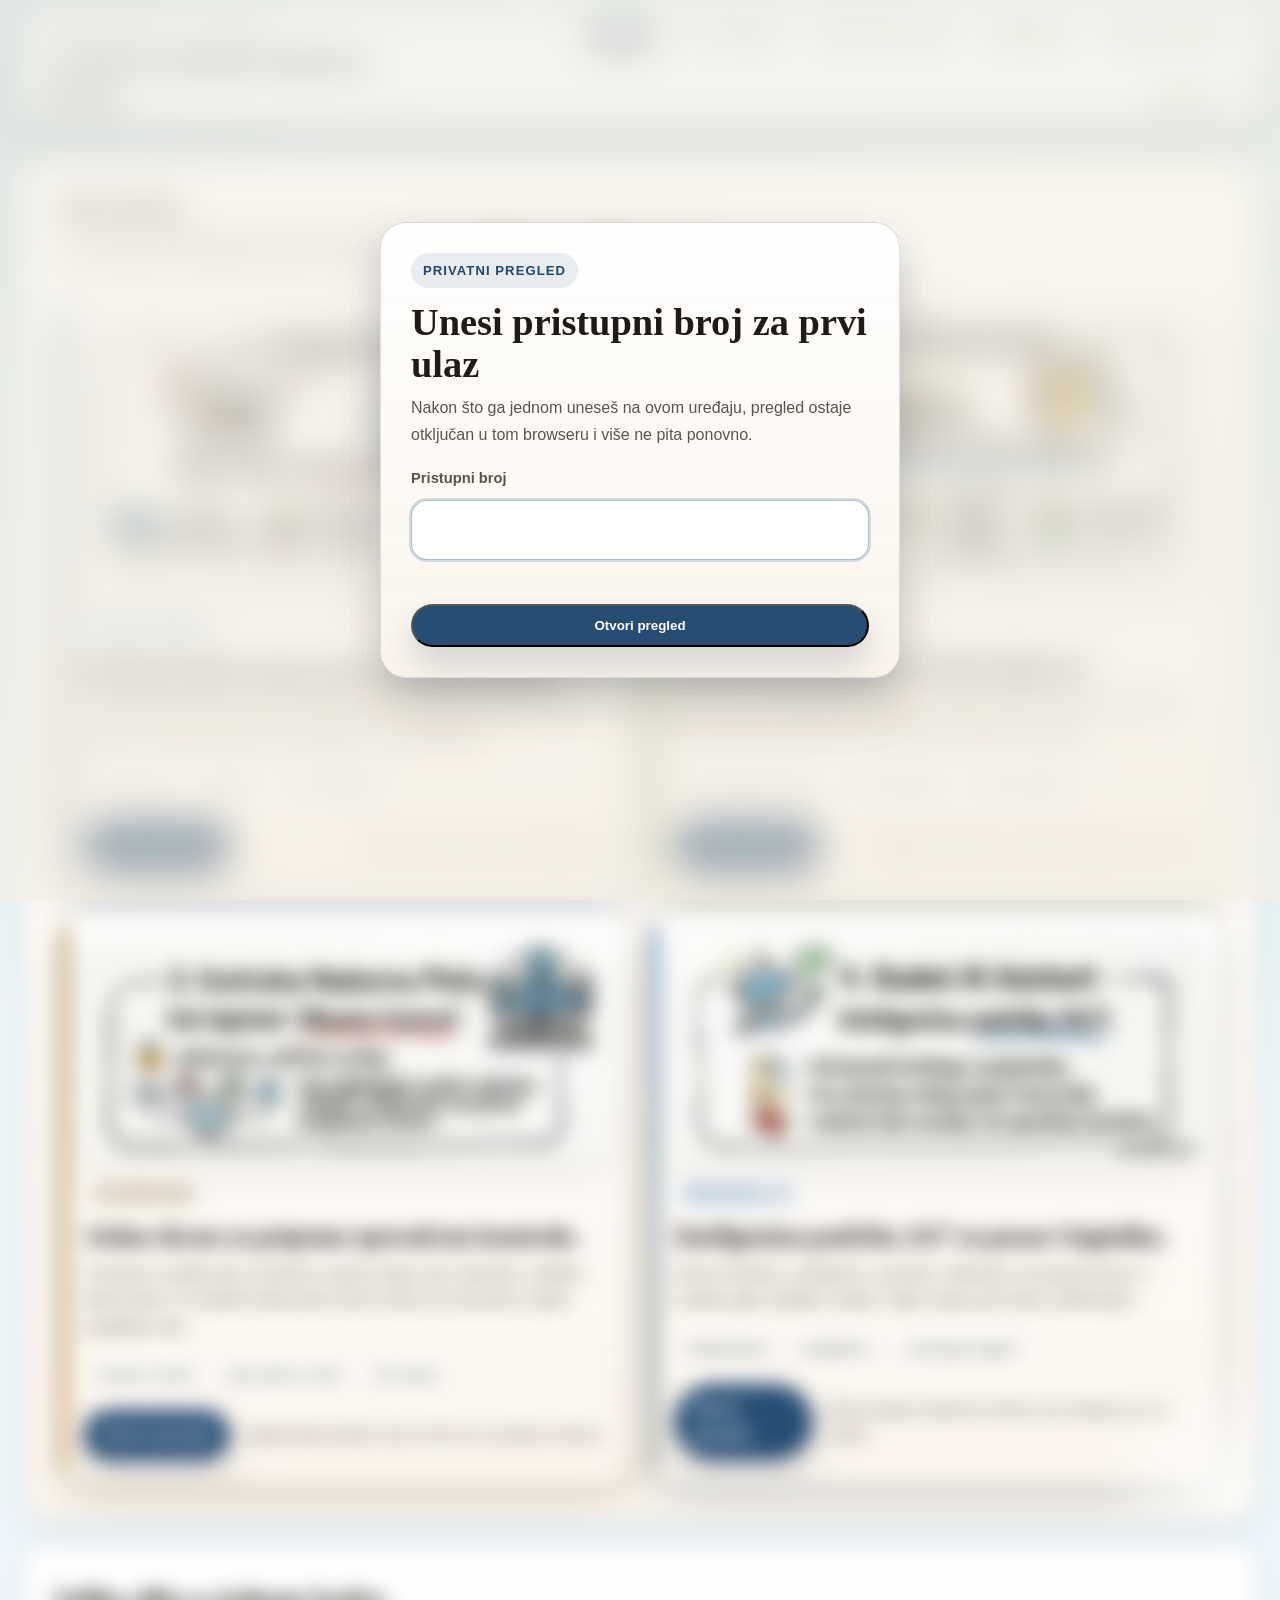
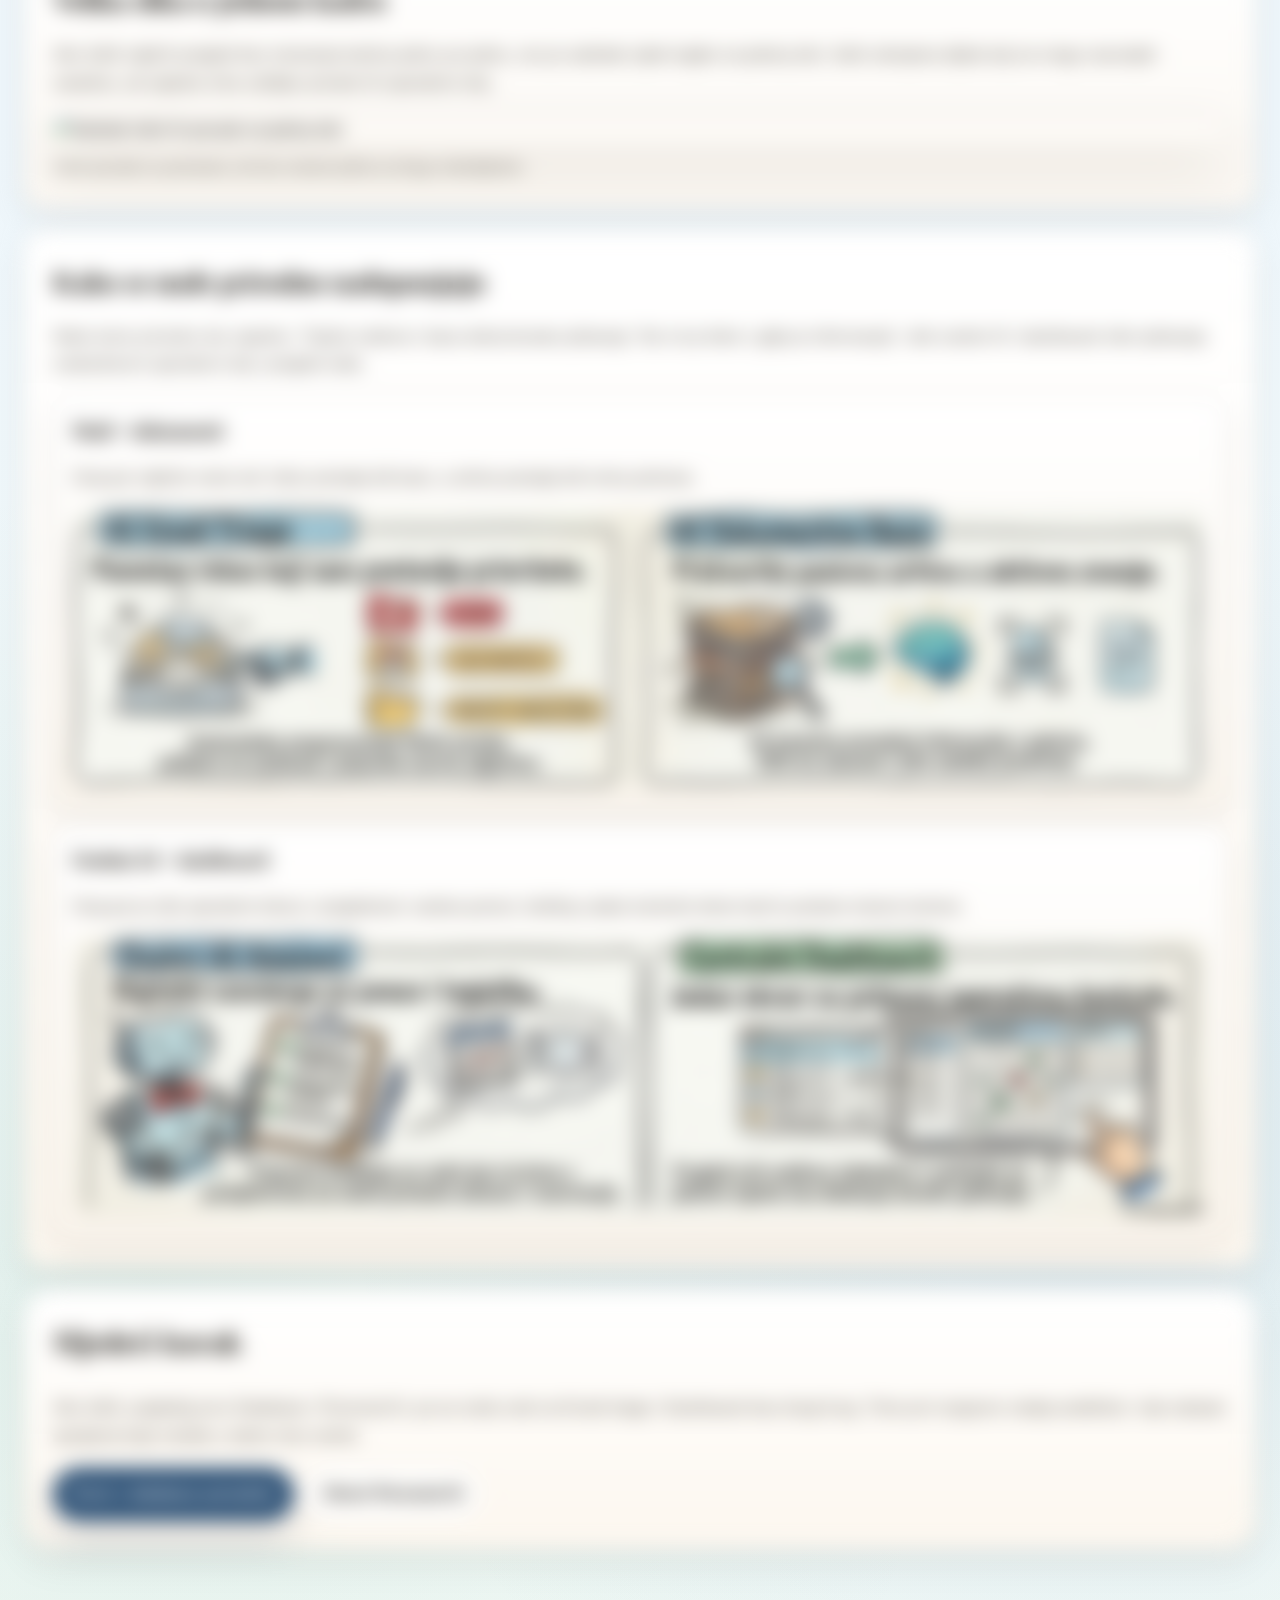
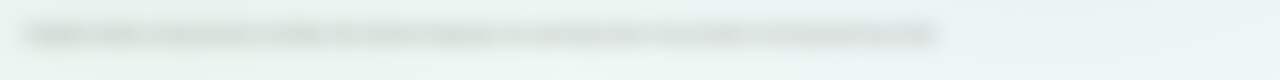
==== commit 31899a0e: "Update introductory text in index.html" ====
--- a/index.html
+++ b/index.html
@@ -31,7 +31,7 @@
         <div>
           <p class="intro-greeting"><strong>Bok Andrej</strong></p>
           <p class="intro-copy">
-            Evo napokon detaljna ponuda svega o čemu smo pričali, podijeljeno u kategorije od free i simple do Bill Gates nema tak nešto doma :)
+            Evo napokon detaljna ponuda svega o čemu smo pričali, podijeljeno u 4 kategorije i opcije od "free i simple" do "Bill Gates nema ovo doma" :)
           </p>
         </div>
 
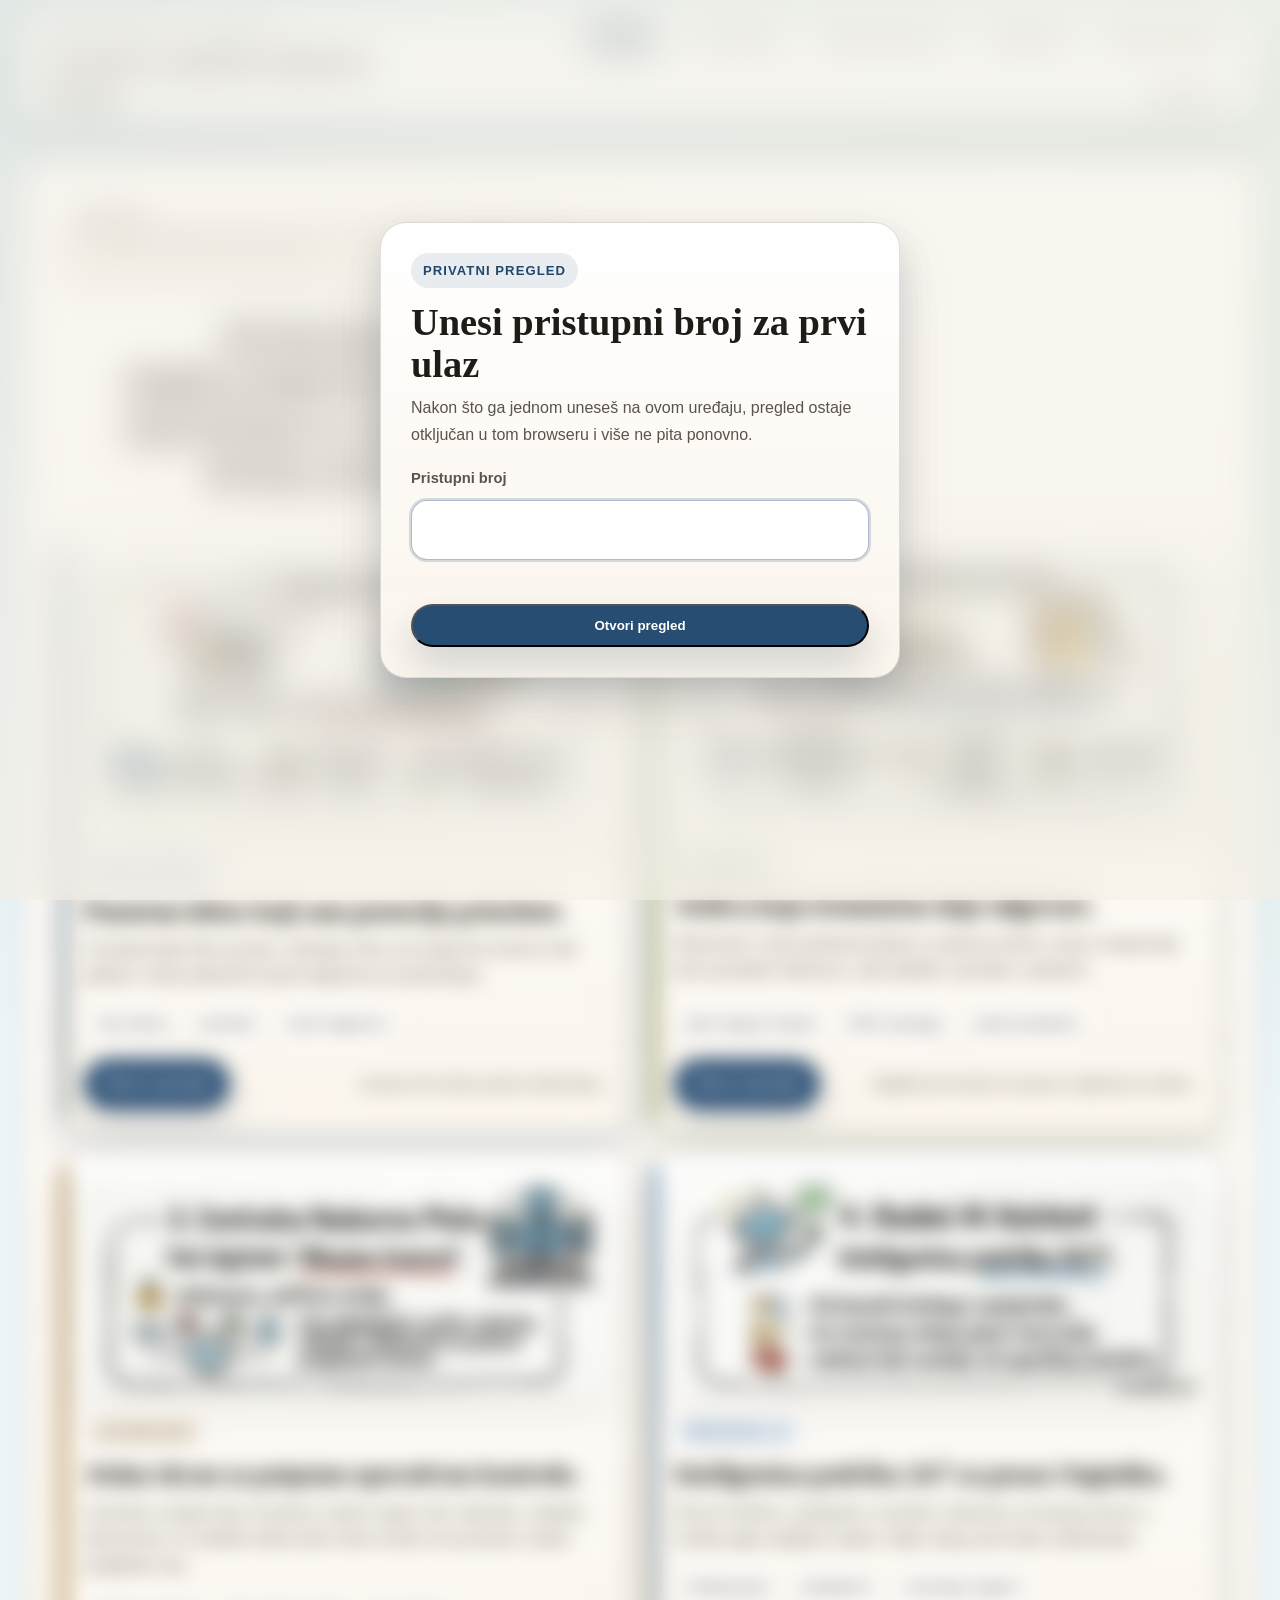
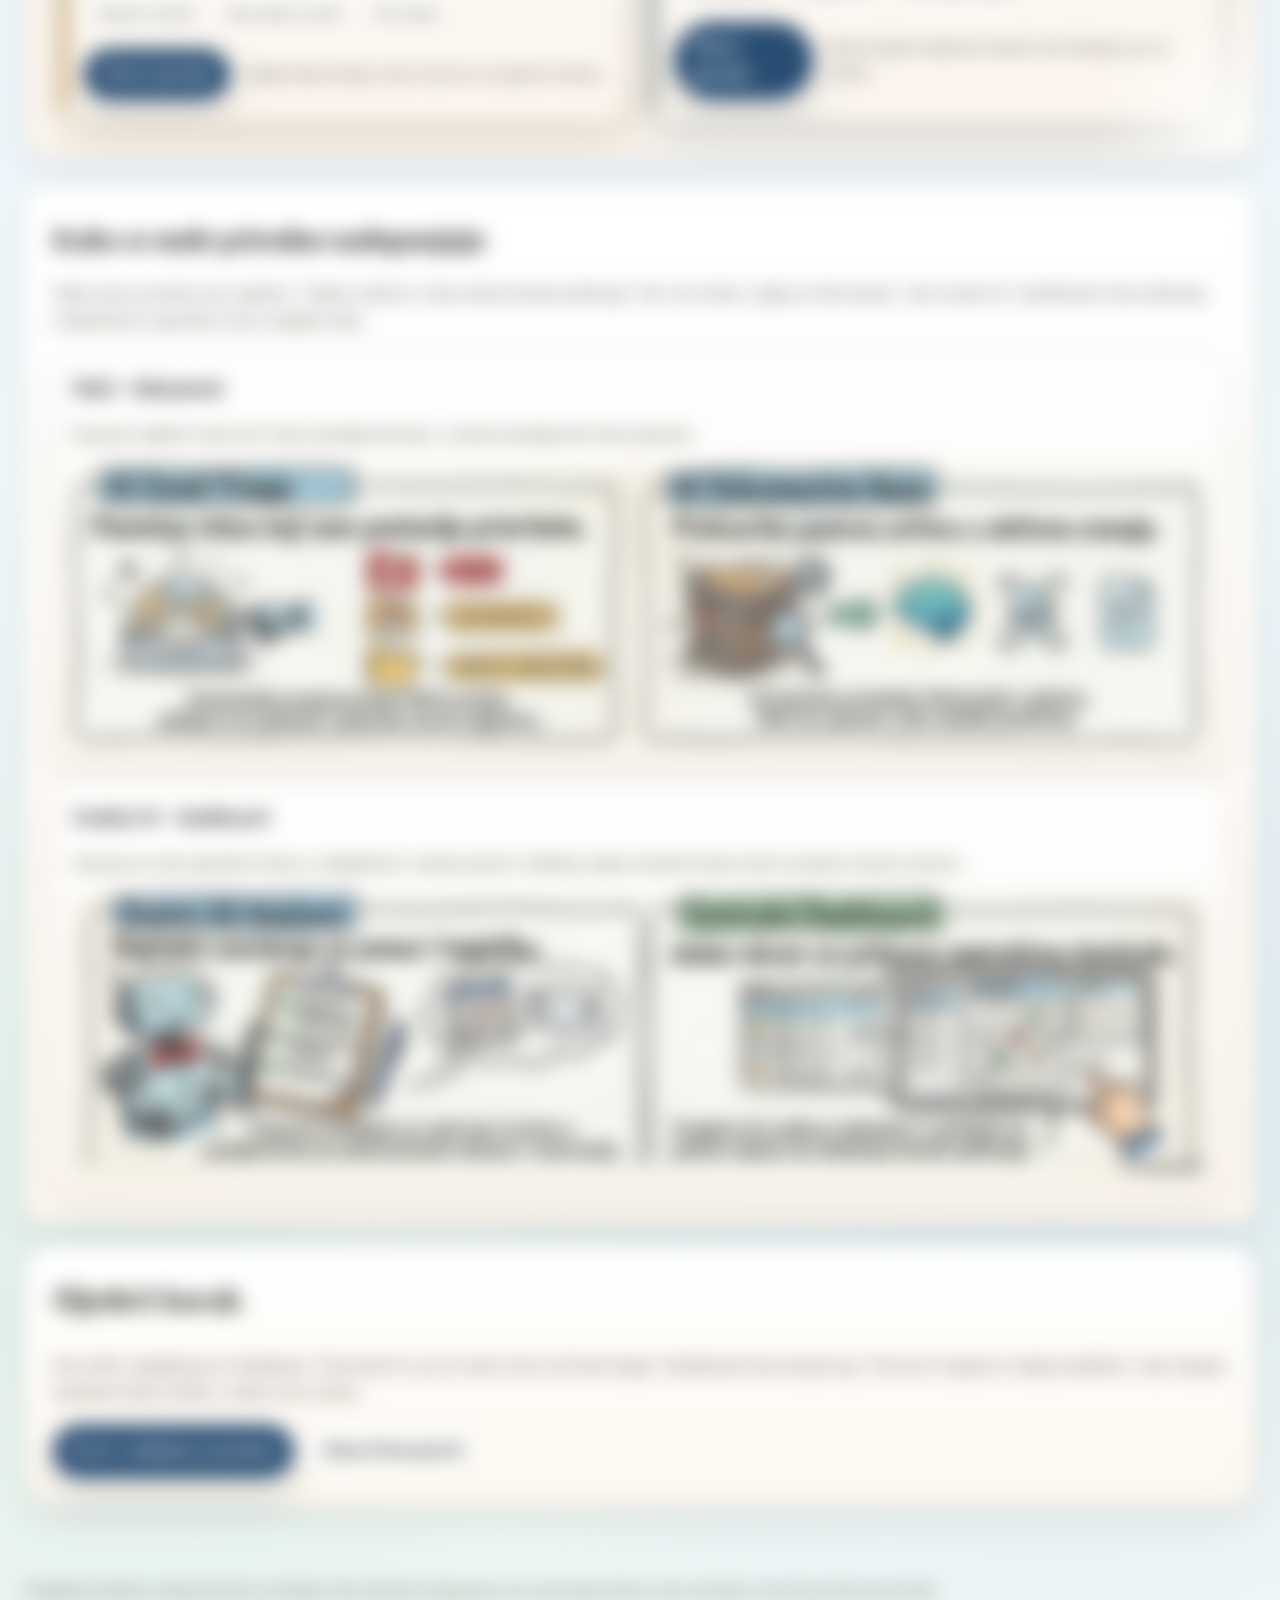
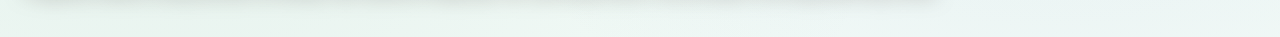
==== commit 5590e767: "Update homepage intro and remove overview section" ====
--- a/index.html
+++ b/index.html
@@ -28,12 +28,14 @@
   <main class="page-shell">
     <section class="hero hero-overview">
       <div class="intro-stack">
-        <div>
+        <div class="intro-note">
           <p class="intro-greeting"><strong>Bok Andrej</strong></p>
           <p class="intro-copy">
             Evo napokon detaljna ponuda svega o čemu smo pričali, podijeljeno u 4 kategorije i opcije od "free i simple" do "Bill Gates nema ovo doma" :)
           </p>
         </div>
+
+        <h1 class="overview-title">PONUDA ZA IMPLEMENTACIJU AI SISTEMA U UREDSKO POSLOVANJE</h1>
 
         <div class="offer-overview-grid" aria-label="Četiri glavne ponude">
           <article class="offer-card offer-card--email">
@@ -133,18 +135,6 @@
 
     <div class="page-layout">
       <div class="content-stack">
-        <section class="content-panel surface-strong" data-toc="Velika slika">
-          <h2>Velika slika u jednom kadru</h2>
-          <p class="lede">
-            Ako želiš najbrži pregled bez otvaranja kartica jednu po jednu, ovo je sažetak cijele logike na jednoj slici:
-            četiri odvojena dijela koji se mogu razumjeti zasebno, ali zajedno čine ozbiljan privatni AI operativni sloj.
-          </p>
-          <figure class="section-figure">
-            <img src="homepage.png" alt="Sažetak četiri AI ponude na jednoj slici">
-            <figcaption class="figure-caption">Četiri ponude su povezane, ali nisu vezane jedna za drugu redoslijedom.</figcaption>
-          </figure>
-        </section>
-
         <section class="content-panel" data-toc="Kako se nude nadopunjuju">
           <h2>Kako se nude prirodno nadopunjuju</h2>
           <p class="lede">
--- a/styles.css
+++ b/styles.css
@@ -259,6 +259,17 @@
   gap: 22px;
 }
 
+.intro-note {
+  max-width: 560px;
+  padding: 14px 16px;
+  border-radius: 18px;
+  border: 1px solid rgba(44, 39, 31, 0.12);
+  background:
+    linear-gradient(180deg, rgba(255, 255, 255, 0.98), rgba(248, 243, 236, 0.92)),
+    #fff;
+  box-shadow: 0 14px 28px rgba(49, 38, 20, 0.08);
+}
+
 .friendly-note {
   max-width: 74ch;
   margin: 0;
@@ -266,22 +277,33 @@
   font-size: 1.08rem;
 }
 
+.overview-title {
+  max-width: 26ch;
+  margin: 0 auto;
+  text-align: center;
+  font-family: var(--font-display);
+  font-size: clamp(1.85rem, 3vw, 3rem);
+  font-weight: 700;
+  line-height: 1.12;
+  letter-spacing: -0.03em;
+}
+
 .intro-greeting,
 .intro-copy {
   margin: 0;
 }
 
 .intro-greeting {
-  font-size: 1.4rem;
-  line-height: 1.2;
+  font-size: 12px;
+  line-height: 1.35;
   color: var(--ink);
 }
 
 .intro-copy {
   max-width: 78ch;
   color: var(--ink-soft);
-  font-size: 1rem;
-  line-height: 1.65;
+  font-size: 12px;
+  line-height: 1.55;
 }
 
 .offer-overview-grid {
@@ -561,6 +583,30 @@
   pointer-events: none;
 }
 
+.summary-alert-card {
+  border-radius: 22px;
+  padding: 24px 26px;
+  border: 1px solid rgba(170, 43, 43, 0.24);
+  background:
+    linear-gradient(180deg, rgba(255, 251, 251, 0.98), rgba(255, 241, 241, 0.96)),
+    #fff;
+  box-shadow:
+    0 18px 36px rgba(120, 20, 20, 0.1),
+    0 10px 20px rgba(170, 43, 43, 0.08);
+}
+
+.summary-alert-card p {
+  margin: 0;
+  color: #9d2020;
+  font-size: 1.03rem;
+  font-weight: 800;
+  line-height: 1.6;
+}
+
+.summary-alert-card p + p {
+  margin-top: 6px;
+}
+
 .surface-strong {
   background:
     linear-gradient(180deg, rgba(255, 255, 255, 0.99), rgba(251, 247, 241, 0.94)),
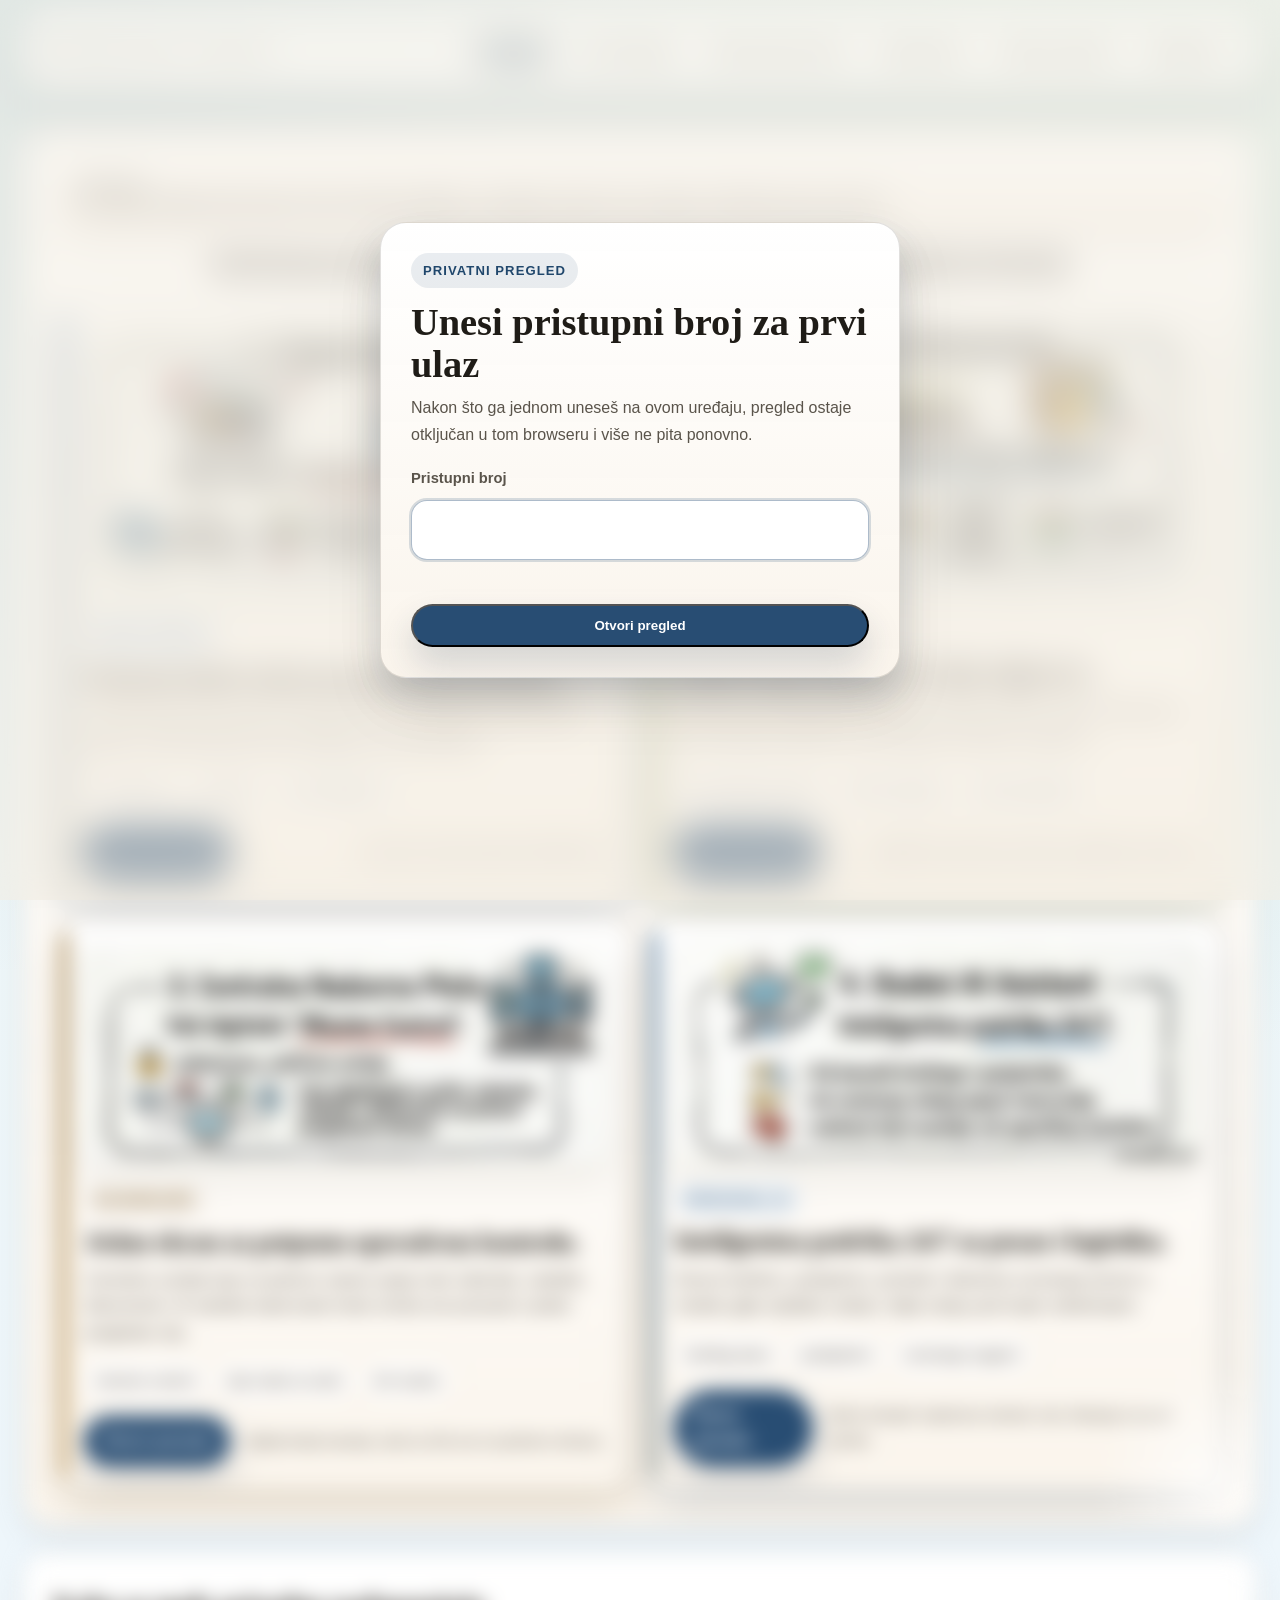
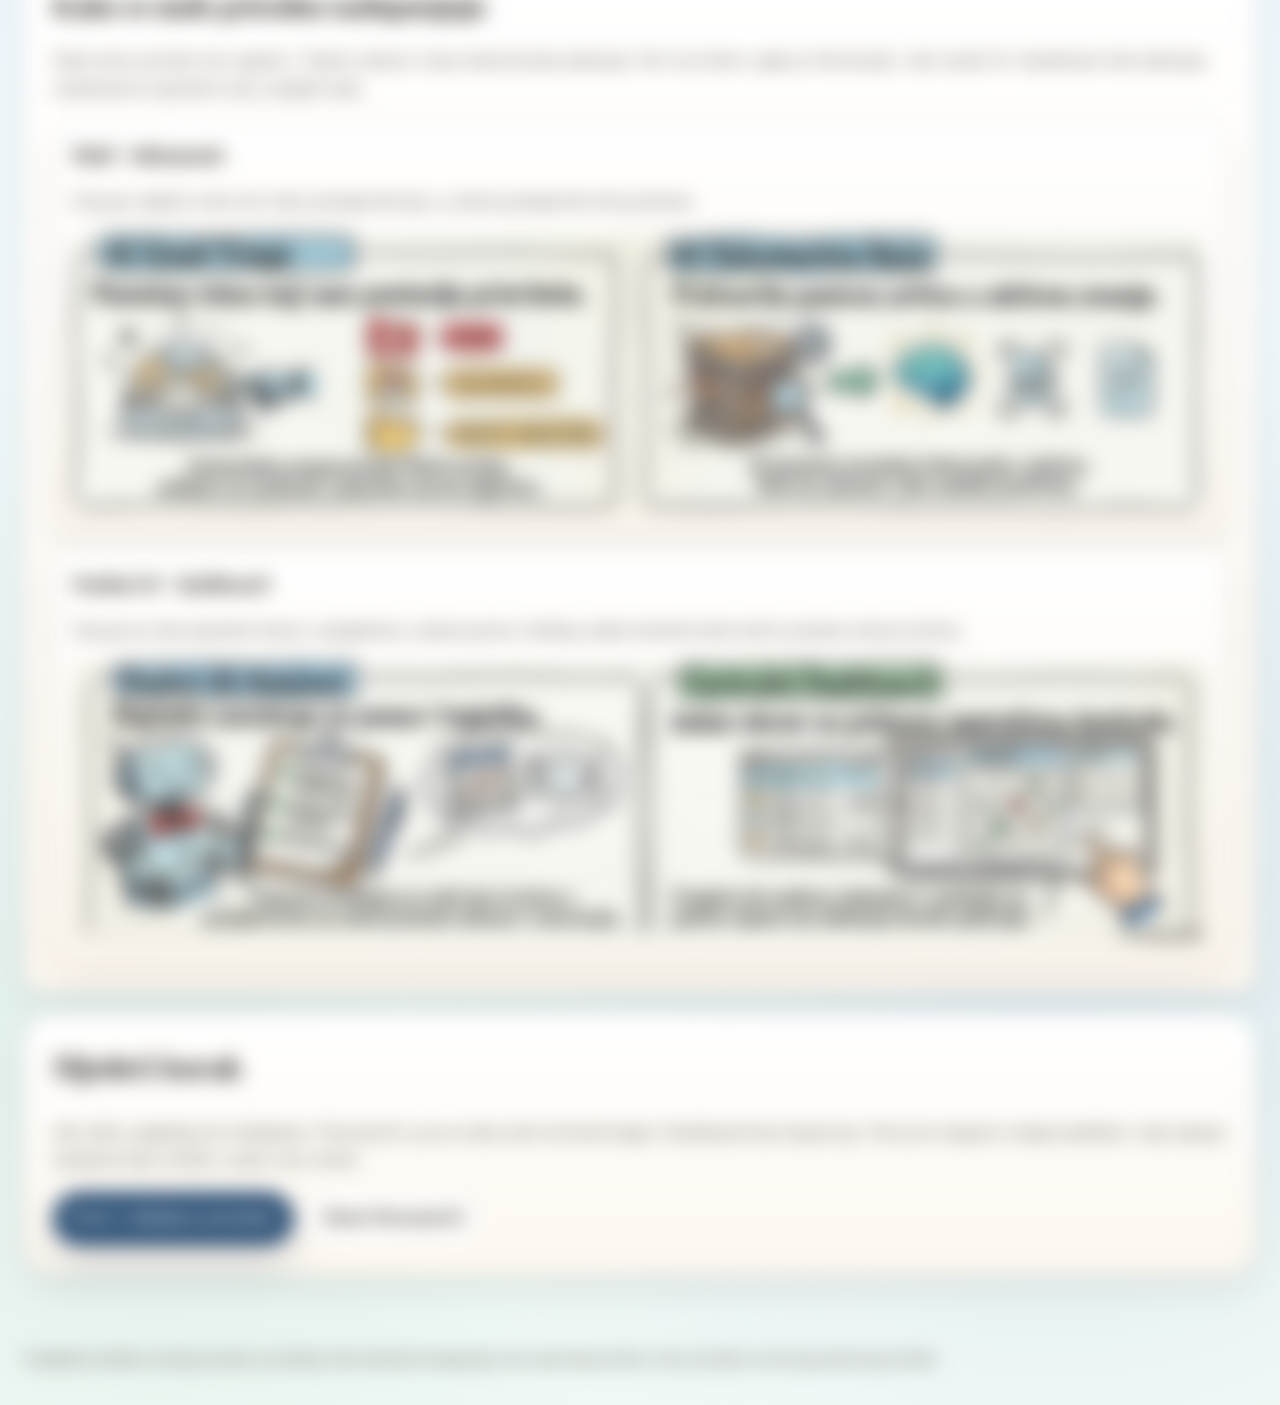
==== commit e236f85f: "Refine homepage header and intro card" ====
--- a/index.html
+++ b/index.html
@@ -12,7 +12,6 @@
     <div class="topbar-inner">
       <div class="brand">
         <span class="brand-kicker">Pripremljeno za Andreja</span>
-        <span class="brand-name">AI ponuda u preglednom digitalnom formatu</span>
       </div>
       <nav class="site-nav" aria-label="Glavna navigacija">
         <a href="index.html">Pregled</a>
--- a/styles.css
+++ b/styles.css
@@ -260,7 +260,8 @@
 }
 
 .intro-note {
-  max-width: 560px;
+  width: 100%;
+  max-width: none;
   padding: 14px 16px;
   border-radius: 18px;
   border: 1px solid rgba(44, 39, 31, 0.12);
@@ -277,20 +278,24 @@
   font-size: 1.08rem;
 }
 
-.overview-title {
-  max-width: 26ch;
+.hero .overview-title {
+  width: 100%;
+  max-width: none;
   margin: 0 auto;
   text-align: center;
   font-family: var(--font-display);
-  font-size: clamp(1.85rem, 3vw, 3rem);
+  font-size: clamp(1.05rem, 2.2vw, 2rem);
   font-weight: 700;
-  line-height: 1.12;
-  letter-spacing: -0.03em;
+  line-height: 1.05;
+  letter-spacing: -0.055em;
+  word-spacing: -0.12em;
+  white-space: nowrap;
 }
 
 .intro-greeting,
 .intro-copy {
   margin: 0;
+  font-weight: 700;
 }
 
 .intro-greeting {
@@ -300,8 +305,8 @@
 }
 
 .intro-copy {
-  max-width: 78ch;
-  color: var(--ink-soft);
+  max-width: none;
+  color: var(--ink);
   font-size: 12px;
   line-height: 1.55;
 }
@@ -1389,6 +1394,11 @@
     font-size: 2.4rem;
   }
 
+  .hero .overview-title {
+    font-size: 1.05rem;
+    white-space: normal;
+  }
+
   .offer-card__footer {
     align-items: flex-start;
     flex-direction: column;
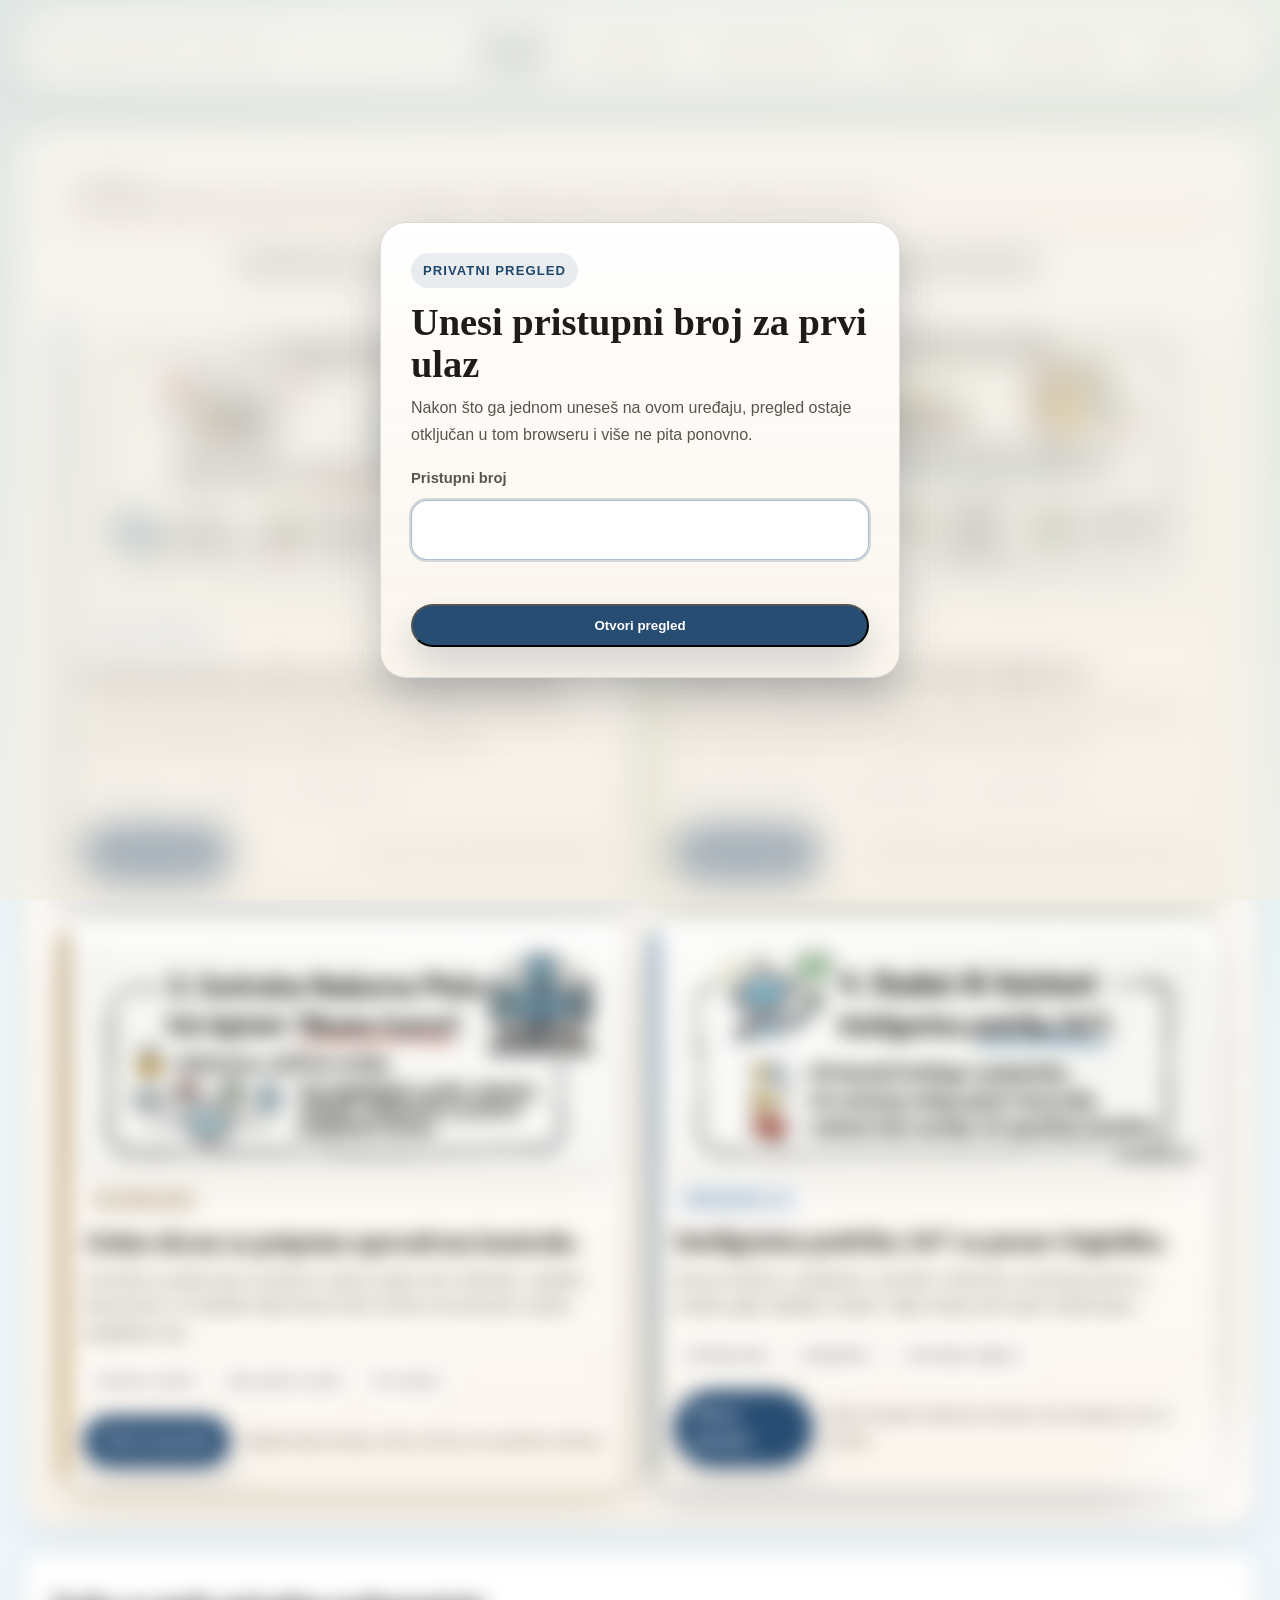
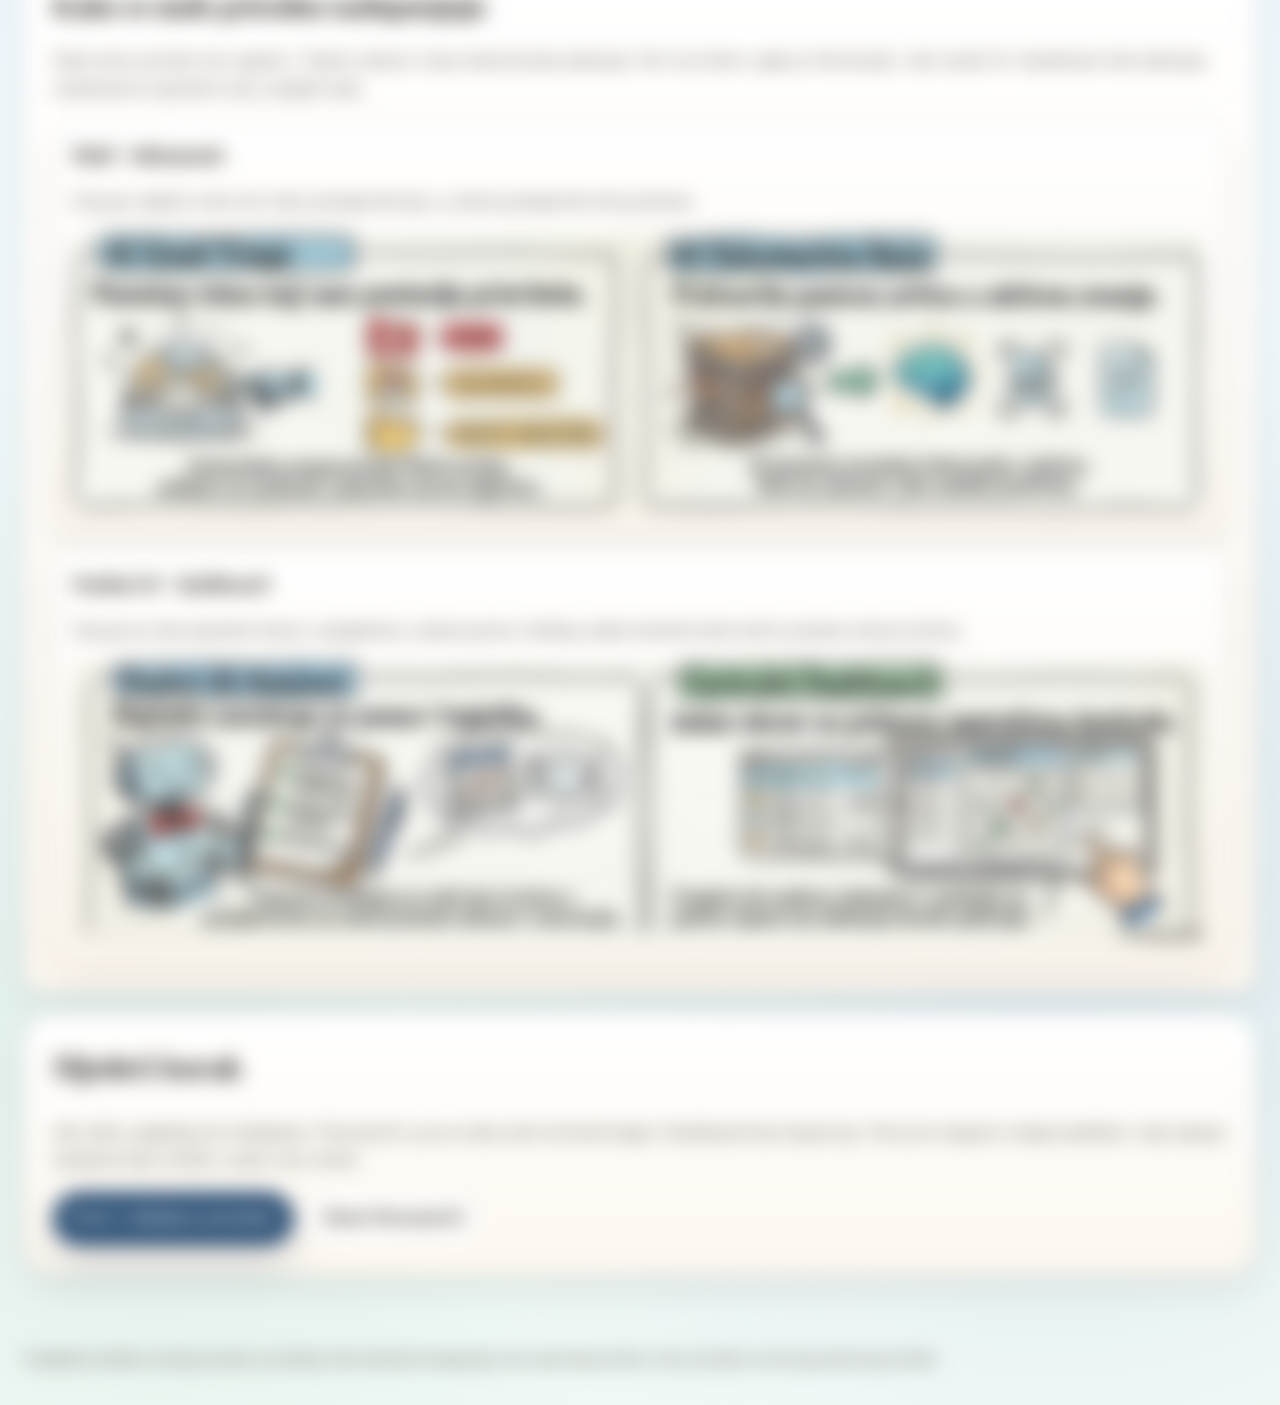
==== commit adb8f6c1: "Update homepage title wording and spacing" ====
--- a/index.html
+++ b/index.html
@@ -34,7 +34,7 @@
           </p>
         </div>
 
-        <h1 class="overview-title">PONUDA ZA IMPLEMENTACIJU AI SISTEMA U UREDSKO POSLOVANJE</h1>
+        <h1 class="overview-title">PONUDA ZA IMPLEMENTACIJU AI SUSTAVA U POSLOVANJU</h1>
 
         <div class="offer-overview-grid" aria-label="Četiri glavne ponude">
           <article class="offer-card offer-card--email">
--- a/styles.css
+++ b/styles.css
@@ -287,8 +287,8 @@
   font-size: clamp(1.05rem, 2.2vw, 2rem);
   font-weight: 700;
   line-height: 1.05;
-  letter-spacing: -0.055em;
-  word-spacing: -0.12em;
+  letter-spacing: -0.02em;
+  word-spacing: 0.08em;
   white-space: nowrap;
 }
 
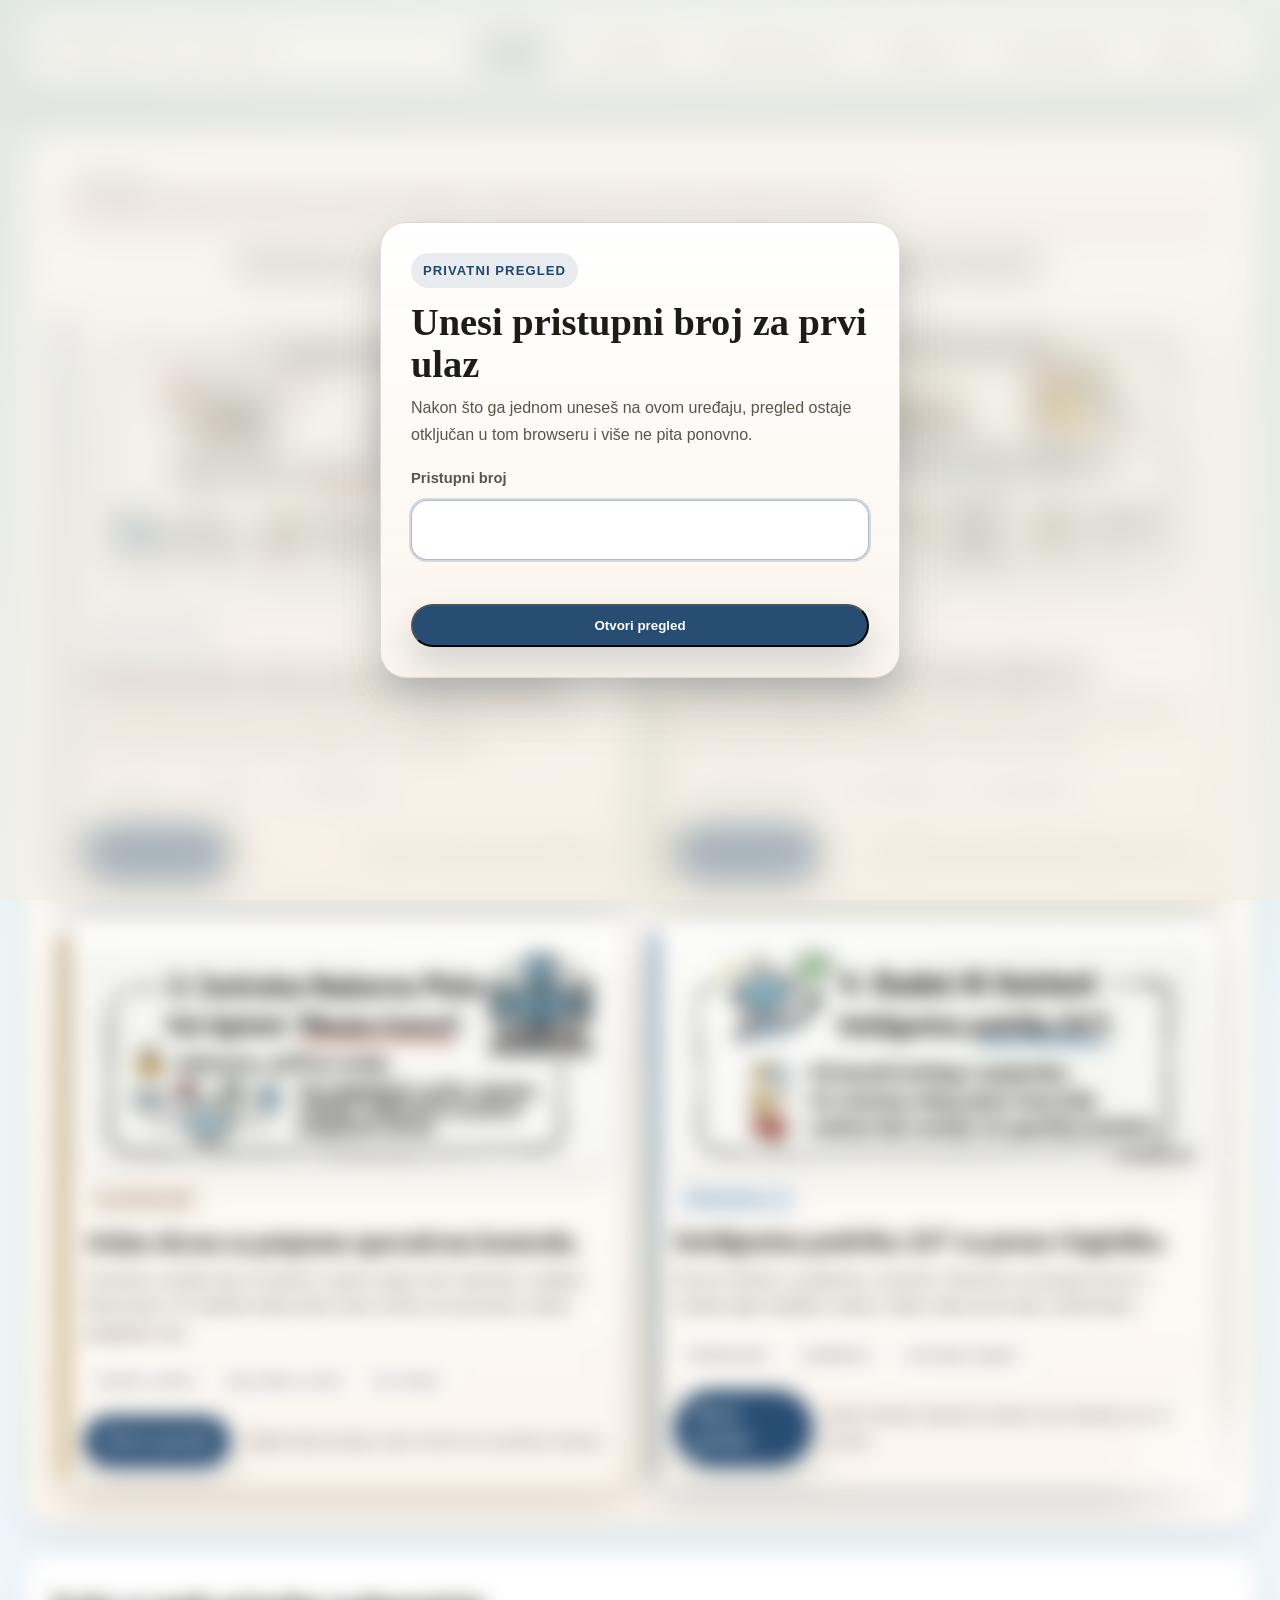
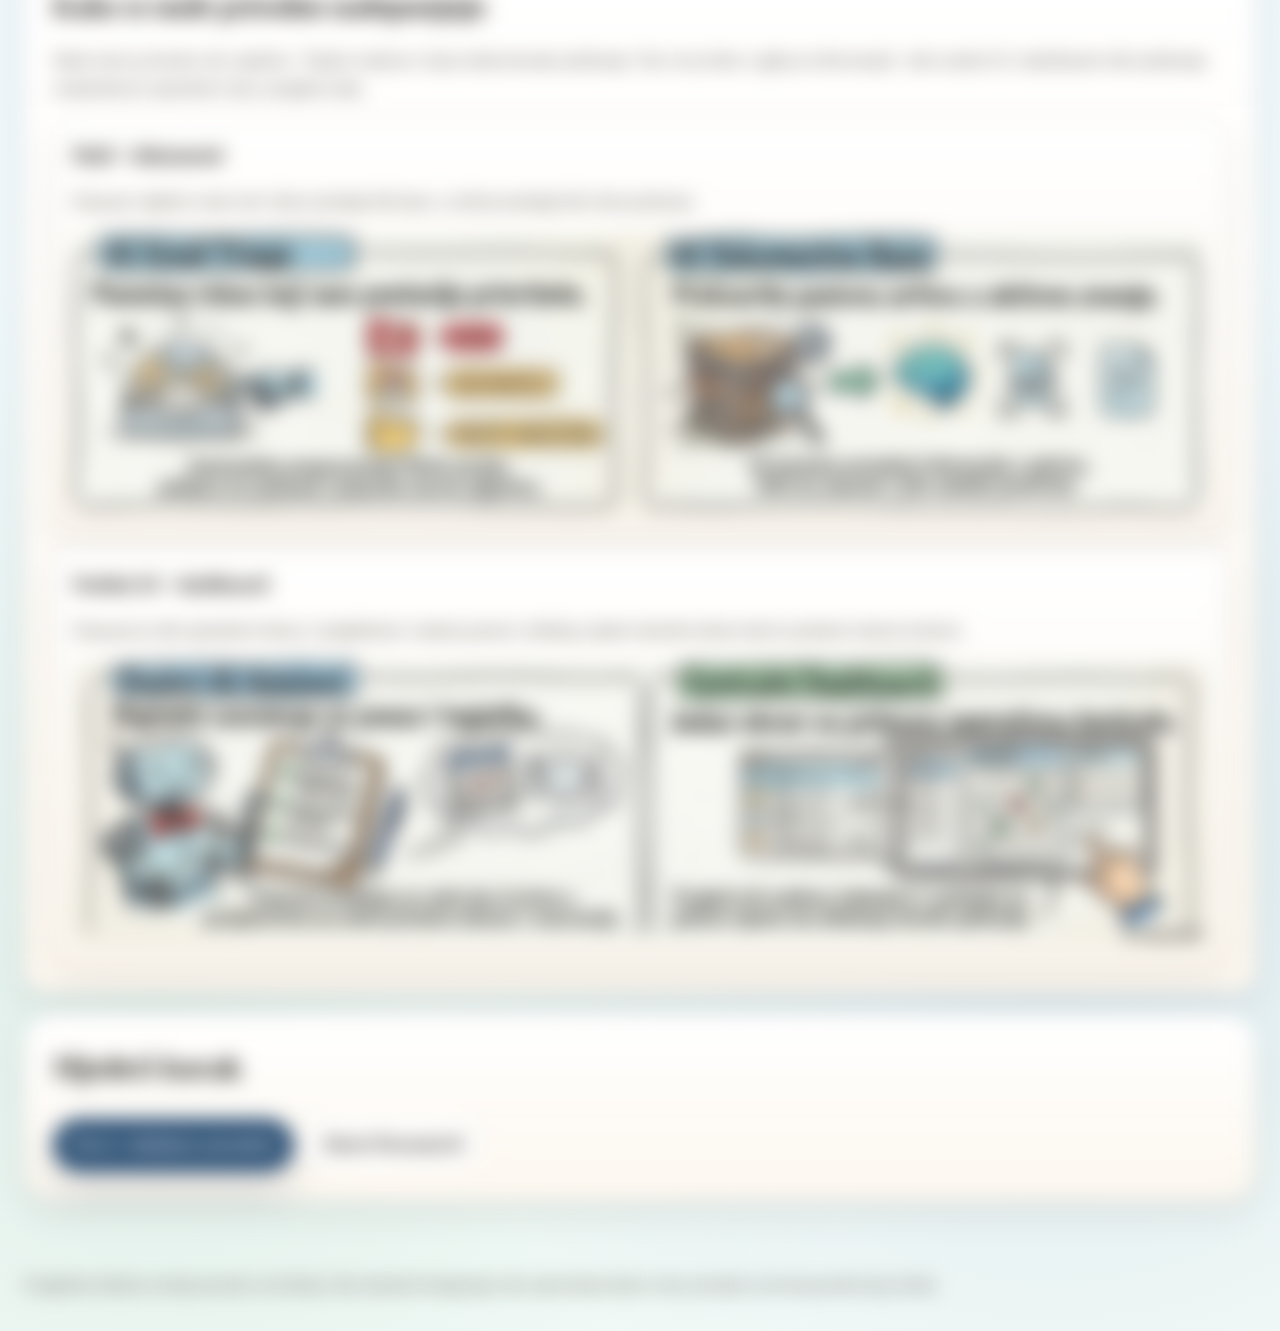
==== commit f4d32952: "Update homepage CTA and conclusion summary" ====
--- a/index.html
+++ b/index.html
@@ -156,10 +156,6 @@
 
         <section class="cta-panel" data-toc="Sljedeći korak">
           <h2>Sljedeći korak</h2>
-          <p class="lede">
-            Ako želiš, pogledaj prvo Database i Personal AI, pa se onda vrati na Email triage i Dashboard kao drugi krug.
-            Time prvi razgovor ostaje praktičan i nije zatrpan opcijama koje možda u startu nisu nužne.
-          </p>
           <div class="action-row">
             <a class="button-link" href="dokumentna-baza.html">Kreni s database ponudom</a>
             <a class="button-link secondary" href="osobni-asistent.html">Otvori Personal AI</a>
